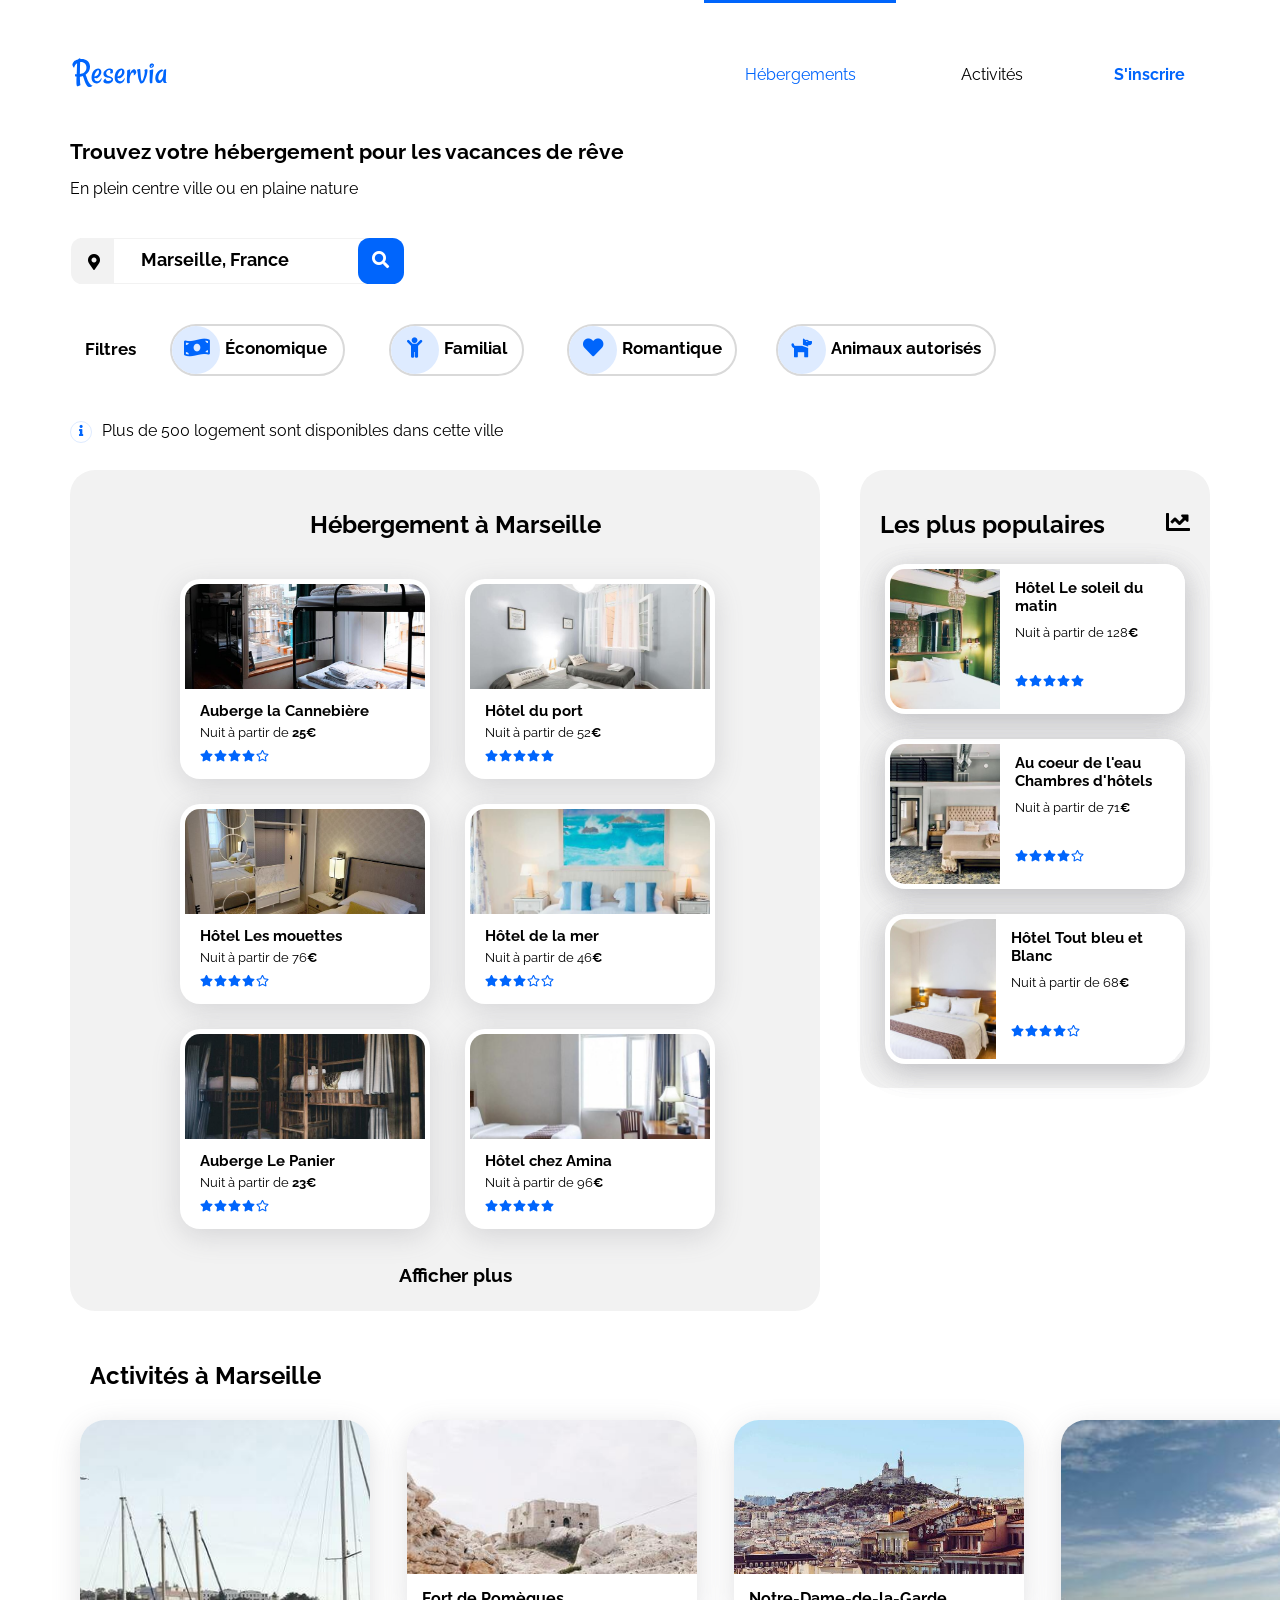
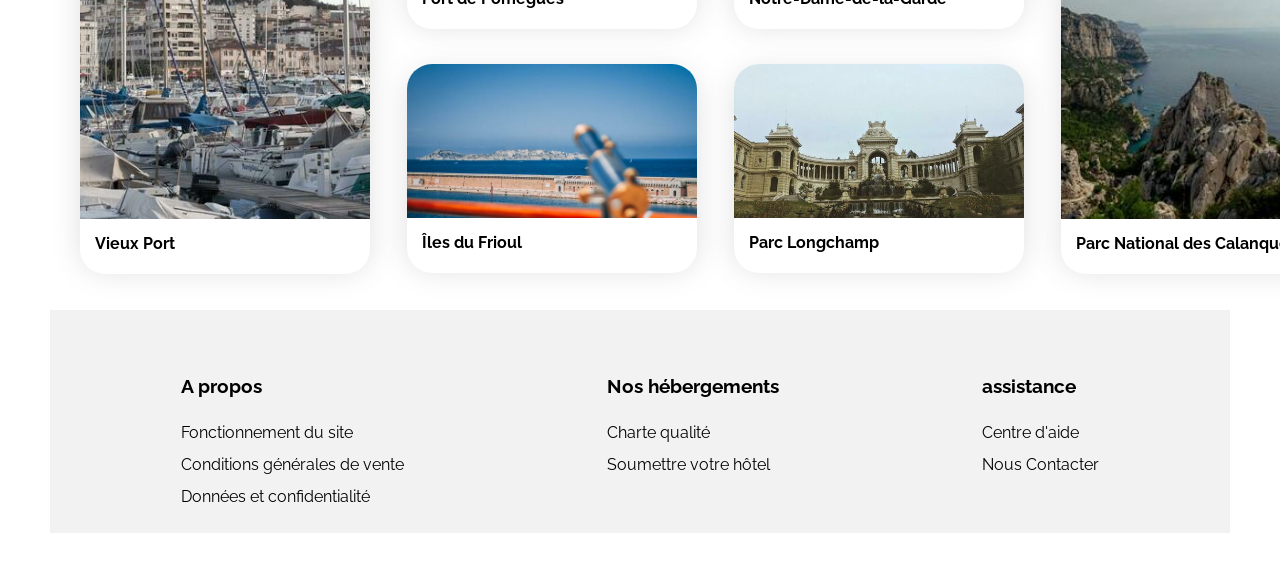
==== index.html @ 841356cf "V 1.4.2 responsiv 100%" ====
<!doctype HTML>
<html lang="fr">

    <!-- head -->
    <head>
        <meta charset="utf-8">
        <title>reservia</title>
        <meta name="viewport" content="width=device-width, initial-scale=1.0">
        <link rel="icon" href="img/favicon.png" type="image/png" sizes="32x32">


        <!-- css -->
        <link rel="stylesheet" href="style.css" >
        <!-- css -->

        <!-- font -->
        <link rel="preconnect" href="https://fonts.gstatic.com">
        <link href="https://fonts.googleapis.com/css2?family=Raleway&display=swap" rel="stylesheet"> 
        <link rel="preconnect" href="https://fonts.gstatic.com">
        <link href="https://fonts.googleapis.com/css2?family=Raleway:wght@700&display=swap" rel="stylesheet"> 
        <link rel="stylesheet" href="https://cdnjs.cloudflare.com/ajax/libs/font-awesome/5.13.1/css/all.min.css" />
        <link rel="preconnect" href="https://fonts.gstatic.com">
        <link href="https://fonts.googleapis.com/css2?family=Raleway:wght@700;800;900&display=swap" rel="stylesheet">
        <!-- font -->

    </head>
    <!-- head -->

<!-- body -->
<body>
    
    <!-- header -->
    <header>

        <ul class="header">
            <a href="#"><li class="header-logo"><img src="img/reservia.svg"></li></a>
            <a href="#"><li class="header-item">S'inscrire</li></a>
        </ul>

        <nav class="header-nav">
            <ul class="header-nav-ul">
                <a href="#hostel"><li class="header-items active">Hébergements</li></a>
                <a href="#activity"><li class="header-items-activity">Activités</li></a>
            </ul>
        </nav>

    </header>
    <!-- header -->

    <!-- section-menu -->
    <div id="main">

        <section class="menu">

            <div class="title">
                <h1>Trouvez votre hébergement pour les vacances de rêve</h1>
                <p>En plein centre ville ou en plaine nature</p>
            </div>

            <div class="search-bar">
                <i class="icon fas fa-map-marker-alt"></i>
                <input type="search" id="search" name="search" placeholder="Marseille, France">
                <button class="search-button" type="search"><i class="fas fa-search"></i></button>
            </div>

            <div class="filter">
                <p>Filtres</p>
                <ul class="filter-menu">
                    <a href="#"><li class="filter-items eco"><i class="icon fas fa-money-bill-wave"></i><span class="filter-text">Économique</span></li></a>
                    <a href="#"><li class="filter-items famille"><i class="icon fas fa-child"></i><span class="filter-text">Familial</span></li></a>
                    <a href="#"><li class="filter-items romantique"><i class="icon fas fa-heart"></i><span class="filter-text">Romantique</span></li></a>
                    <a href="#"><li class="filter-items animal"><i class="icon fas fa-dog"></i><span class="filter-text">Animaux autorisés</span></li></a>
                </ul>
            </div>

            <div class="info">
                <i class="info-icon fas fa-info"></i>
                <span class="info-text">Plus de 500 logement sont disponibles dans cette ville</span>
            </div>

        </section>
        <!-- section-menu -->

        <!-- aside-popular -->
        <aside class="popular">
            <h2>Les plus populaires <i class="fas fa-chart-line"></i></h2>

            <div class="popular-card">
                <img class="popular-photo" src="img/popular_photo1.jpg" alt="popular_photo1">
                <div class="popular-card-info">
                    <h3>Hôtel Le soleil du matin</h3>
                    <p>Nuit à partir de 128<b>€</b></p>
                    <i class="fas fa-star"></i>
                    <i class="fas fa-star"></i>
                    <i class="fas fa-star"></i>
                    <i class="fas fa-star"></i>
                    <i class="fas fa-star"></i>
                </div>
            </div>

            <div class="popular-card">
                <img class="popular-photo" src="img/popular_photo2.jpg" alt="popular_photo2">
                <div class="popular-card-info">
                    <h3>Au coeur de l'eau Chambres d'hôtels</h3>
                    <p>Nuit à partir de 71<b>€</b></p>
                    <i class="fas fa-star"></i>
                    <i class="fas fa-star"></i>
                    <i class="fas fa-star"></i>
                    <i class="fas fa-star"></i>
                    <i class="far fa-star"></i>
                </div>
            </div>

            <div class="popular-card">
                <img class="popular-photo" src="img/popular_photo3.jpg" alt="popular_photo3">
                <div class="popular-card-info">
                    <h3>Hôtel Tout bleu et Blanc</h3>
                    <p>Nuit à partir de 68<b>€</b></p>
                    <i class="fas fa-star"></i>
                    <i class="fas fa-star"></i>
                    <i class="fas fa-star"></i>
                    <i class="fas fa-star"></i>
                    <i class="far fa-star"></i>
                </div>
            </div>

        </aside>
        <!-- aside-popular -->

        <!-- section-hostel -->
        <div id="hostel">
            <section class="hostel">
                <h2>Hébergement à Marseille</h2>

                <div class="hostel-card">
                    <a href="#">
                        <img class="hostel-photo" src="img/hostel_photo1.jpg" alt="hostel_photo1">
                        <div class="hostel-card-info">
                            <h3>Auberge la Cannebière</h3>
                            <p>Nuit à partir de <b>25€</b></p>
                            <i class="fas fa-star"></i>
                            <i class="fas fa-star"></i>
                            <i class="fas fa-star"></i>
                            <i class="fas fa-star"></i>
                            <i class="far fa-star"></i>
                        </div>
                    </a>
                </div>

                <div class="hostel-card">
                    <a href="#">
                        <img class="hostel-photo" src="img/hostel_photo2.jpg" alt="hostel_photo2">
                        <div class="hostel-card-info">
                            <h3>Hôtel du port</h3>
                            <p>Nuit à partir de 52<b>€</b></p>
                            <i class="fas fa-star"></i>
                            <i class="fas fa-star"></i>
                            <i class="fas fa-star"></i>
                            <i class="fas fa-star"></i>
                            <i class="fas fa-star"></i>
                        </div>
                    </a>
                </div>

                <div class="hostel-card">
                    <a href="#">
                        <img class="hostel-photo" src="img/hostel_photo3.jpg" alt="hostel_photo3">
                        <div class="hostel-card-info">
                            <h3>Hôtel Les mouettes</h3>
                            <p>Nuit à partir de 76<b>€</b></p>
                            <i class="fas fa-star"></i>
                            <i class="fas fa-star"></i>
                            <i class="fas fa-star"></i>
                            <i class="fas fa-star"></i>
                            <i class="far fa-star"></i>
                        </div>
                    </a>
                </div>

                <div class="hostel-card">
                    <a href="#">
                        <img class="hostel-photo" src="img/hostel_photo4.jpg" alt="hostel_photo4">
                        <div class="hostel-card-info">
                            <h3>Hôtel de la mer</h3>
                            <p>Nuit à partir de 46<b>€</b></p>
                            <i class="fas fa-star"></i>
                            <i class="fas fa-star"></i>
                            <i class="fas fa-star"></i>
                            <i class="far fa-star"></i>
                            <i class="far fa-star"></i>
                        </div>
                    </a>
                </div>

                <div class="hostel-card">
                    <a href="#">
                        <img class="hostel-photo" src="img/hostel_photo5.jpg" alt="hostel_photo5">
                        <div class="hostel-card-info">
                            <h3>Auberge Le Panier</h3>
                            <p>Nuit à partir de <b>23€</b></p>
                            <i class="fas fa-star"></i>
                            <i class="fas fa-star"></i>
                            <i class="fas fa-star"></i>
                            <i class="fas fa-star"></i>
                            <i class="far fa-star"></i>
                        </div>
                    </a>
                </div>

                <div class="hostel-card">
                    <a href="#">
                        <img class="hostel-photo" src="img/hostel_photo6.jpg" alt="hostel_photo6">
                        <div class="hostel-card-info">
                            <h3>Hôtel chez Amina</h3>
                            <p>Nuit à partir de 96<b>€</b></p>
                            <i class="fas fa-star"></i>
                            <i class="fas fa-star"></i>
                            <i class="fas fa-star"></i>
                            <i class="fas fa-star"></i>
                            <i class="fas fa-star"></i>
                        </div>
                    </a>
                </div>

                <div class="more">
                    <a href="#">Afficher plus</p></a>
                </div>

            </section>
        </div>
        <!-- section-hostel -->

        <!-- Section-activity -->
        <div id="activity">
            <section class="activity">

                <h2>Activités à Marseille</h2>
                
                <div class="container-activity">
                    <div class="column first">
                        <div class="activity-card vieux-port">
                            <a href="#">
                                <img class="activity-image vieux-port" src="img/activity_photo1.jpg" alt="activity_photo1">
                                <p>Vieux Port</p>
                            </a>
                        </div>
                    </div>

                    <div class="column">       
                        <div class="activity-card fort">
                            <a href="#">
                                <img class="activity-image fort" src="img/activity_photo2.jpg" alt="activity_photo2">
                                <p>Fort de Pomègues</p>
                            </a>
                        </div>

                        <div class="activity-card frioul">
                            <a href="#">
                                <img class="activity-image frioul" src="img/activity_photo3.jpg" alt="activity_photo3">
                                <p>Îles du Frioul</p>
                            </a>
                        </div>
                    </div>

                    <div class="column third">       
                        <div class="activity-card calanque">
                            <a href="#">
                                <img class="activity-image calanque" src="img/activity_photo4.jpg" alt="activity_photo4">
                                <p>Parc National des Calanques</p>
                            </a>
                        </div>
                    </div>

                    <div class="column">       
                        <div class="activity-card garde">
                            <a href="#">
                                <img class="activity-image garde" src="img/activity_photo5.jpg" alt="activity_photo5">
                                <p>Notre-Dame-de-la-Garde</p>
                            </a>
                        </div>
                        
                        <div class="activity-card parc">
                            <a href="#">
                                <img class="activity-image parc" src="img/activity_photo6.jpg" alt="activity_photo6">
                                <p>Parc Longchamp</p>
                            </a>
                        </div>
                    </div>

                </div>

            </section>
        </div>
    <!-- Section-activity -->

    <!-- footer -->
    <footer>
        <div class="footer">
            <div class="about">
                <h3>A propos</h3>
                <ul>
                    <a href="#"><li>Fonctionnement du site</li></a>
                    <a href="#"><li>Conditions générales de vente</li></a>
                    <a href="#"><li>Données et confidentialité</li></a>
                </ul>
            </div>
            
            <div class="lodge">
                <h3>Nos hébergements</h3>
                <ul>
                    <a href="#"><li>Charte qualité</li></a>
                    <a href="#"><li>Soumettre votre hôtel</li></a>
                </ul>
            </div>

            <div class="assistance">
                <h3>assistance</h3>
                <ul>
                    <a href="#"><li>Centre d'aide</li></a>
                    <a href="#"><li>Nous Contacter</li></a>
                </ul>
            </div>
        </div>
    </footer>
    <!-- footer -->

</body>
<!-- body -->

</html>
---- style.css ----
/*general*/
:root {
    font-size: 16px;
}

* {
    box-sizing: border-box;
    margin: 0;
    padding: 0;
}

body {
    font-family: "Raleway", sans-serif;
    width: 375px;
}

a {
    color: inherit;
    text-decoration: none;
}

li {
    list-style: none;
}

img {
    max-width: 100%;
    height: auto;
}
/*general*/

/*header*/

.header {
    display: flex;
    justify-content: space-between;
    align-items: center;
    margin: 50px 20px 40px 20px;
}

.header-logo img {
    height: 45px;
    width: 100px;
}

.header-item {
    color: #0065fc;
    font-weight: bold;
}

.header-item:hover {
    transform: scale(1.2);
}

.header-nav-ul {    
    display: flex;
}

.header-nav-ul a {
    width: 100%;
    text-align: center;
}

.header-items.active {
    color: #0065fc;
    border-bottom: 3px solid #0065fc;
    padding-bottom: 10px;
}

.header-items-activity {
    border-bottom: 3px solid #f2f2f2;
    padding-bottom: 10px;
}

.header-items-activity:hover{
    color: #0065fc;
    border-bottom: 3px solid #0065fc;
}
/*header*/

/*main*/

    /*section-menu*/
.menu {
    margin: 30px 20px;
}

.title h1 {
    margin-right: 50px;
    margin-bottom: 15px;
    font-size: 1.3rem;
    font-weight: 700;
}

.title p {
    margin-bottom: 40px;
    font-size: 16;
}

    /*search-bar*/
.search-bar {
    position: relative;
    height: 46px;
    width: 300px;
    border: 1px solid #f2f2f2;
    margin: 20px 0 10px 10px
}

.search-bar input {
    font-family: "Raleway", sans-serif;
    font-size: 1.1em;
    padding: 10px 0px 10px 20px;
    border: none;
    margin-bottom: 15px;
    margin-left: 40px;
}

.search-bar ::placeholder {
    color: black;
    font-weight: 700;
}

.search-bar .icon {
    float: left;
    position: absolute;
    padding: 16px 14px 14px 17px;
    background-color: #f2f2f2;
    border: none;
    border-top-left-radius: 25%;
    border-bottom-left-radius: 25%;
    margin-left: -10px;
    margin-top: -1px;
}

.search-bar button {
    float: right;
    position: absolute;
    padding: 13px 15px 13px 14px;
    margin-top: -1px;
    background: #0065fc;
    color: white;
    font-size: 17px;
    border: none;
    cursor: pointer;
    border-radius: 25%;
}
    /*search-bar*/

    /*filter*/
.filter {
    margin-top: 40px;
    font-size: 17px;
}

.filter p {
    font-weight: bold;
    margin-bottom: 20px;
}

.filter .filter-menu {
    width: 355px;
}

.filter .filter-menu .filter-items {
    position: relative;
    border: 2px solid #d9d9d9;
    border-radius: 50px;
    font-weight: bold;
    margin-bottom: 15px;
    vertical-align: middle;
}

.filter .filter-menu .filter-items .icon {
    color: #0065fc;
    background-color: #deebff;
    height: 48px;
    width: 48px;
    border-radius: 50%;
    font-size: 1.2em;
    margin-right: 15px;
    padding: 12px;
    text-align: center;
    vertical-align: middle;
}

.filter .filter-menu .filter-items.eco {
    width: 175px;
    margin: 0 0 15px -0;
}

.filter-text {
    align-items: center;
}

.filter .filter-menu .filter-items.famille {
    width: 135px;
    float:  right;
    margin-top: -66px;
    margin-right: 20px;
}

.filter .filter-menu .filter-items.romantique {
    width: 170px;
}

.filter .filter-menu .filter-items.animal {
    width: 220px;
}

.filter .filter-menu .filter-text {
    margin-left: -10px;
}
    /*filter*/

    /*info*/
.info {
    margin-top: 30px;
}

.filter .filter-menu .filter-text:hover {
    color:#0065fc;
}

.info-icon {
    float: left;
    color:#0065fc;
    border: 1px solid #deebff;
    height: 22px;
    width: 22px;
    border-radius: 50%;
    text-align: center;
    vertical-align: middle;
    font-size: 0.7em;
    padding-top: 3px;
    margin-right: 10px;
}
    /*info*/

/*section-menu*/

/*section-popular*/
.popular {
    background-color: #f2f2f2;
    height: 600px;
}

.popular h2 {
    display: flex;
    justify-content: space-between;
    margin: 25px 20px;
    padding-top: 40px;
}

.popular-card {
    display: flex;
    background-color: white;
    height: 150px;
    margin: 15px 15px 10px 20px;
    font-size: 0.8em;
    border-radius: 20px;
    box-shadow: rgba(100, 100, 111, 0.2) 0px 7px 29px 0px;
}

.popular-photo{
    width: 100%;
    height: auto;
    object-fit: cover;
    box-shadow: rgba(100, 100, 111, 0.2) 0px 7px 29px 0px;
    border-radius: 20px;
    padding: 5px 170px 5px 5px;
}

.popular-card-info {
    position: relative;
    background-color: white;
    width: 195px;
    margin-left: -185px;
    height: 145px;
    padding-top: 15px;
    padding-left: 15px;
    border-top-right-radius: 20px;
    border-bottom-right-radius: 20px;
}

.popular-card-info h3 {
    padding-right: 10px;
}


.popular-card-info p {
    margin-top: 10px;
}

.popular-card-info i {
    color: #0065fc;
    padding-top: 35px;
    font-size: 0.9em;
    letter-spacing: -2px;
}
/*section-popular*/
    
/*section-hostel*/
.hostel h2{
    margin: 25px 20px;
    padding-top: 20px;
}

.hostel-card {
    width: 335px;
    height: 200px;
    margin: 15px 15px 10px 20px;
    font-size: 0.8em;
    border-radius: 20px;
    box-shadow: rgba(100, 100, 111, 0.2) 0px 7px 29px 0px;
}

.hostel-photo {
    width: 100%;
    height: 115px;
    object-fit: cover;
    border-top-left-radius: 20px;
    border-top-right-radius: 20px;
    padding: 5px 5px 5px 5px;
}

.hostel-card-info {
    position: relative;
    background-color: white;
    width: 100%;
    height: 70px;
    padding: 5px 5px 10px 20px;
    border-radius: 20px;
}

.hostel-card-info p {
    margin-top: 5px;
}

.hostel-card-info i {
    color: #0065fc;
    margin-top: 10px;
    font-size: 0.9em;
    letter-spacing: -2px;
}

.more {
    width: 100%;
    font-weight: bold;
    margin: 35px 20px;
    font-size: 1.2em;
}

.more:hover {
    color: #0065fc;
}

/*section-hostel*/

/*section-activity*/
.activity {
    margin: 20px;
}

.activity h2 {
    margin: 30px 0;
    margin-top:50px;
}

.activity-image {
    width: 100%;
    height: 200px;
    object-fit: cover;
    border-radius: 25px;
    box-shadow: rgba(100, 100, 111, 0.2) 0px 7px 29px 0px;
}

.activity-card p{
    width: 100%;
    height: 55px;
    position: relative; 
    top: -50px;
    background-color: white;
    border-bottom-left-radius: 25px;
    border-bottom-right-radius: 25px;
    font-weight: 700;
    vertical-align: middle;
    padding: 15px 15px;
}
/*section-hostel*/

/*main*/

/*footer*/
footer {
    width: 100%;
    background-color: #f2f2f2;
    padding: 20px 30px;
}

footer h3 {
    margin-bottom: 20px;
    margin-top:  45px;
}

footer li {
    line-height: 2em;
}

footer li:hover {
    color: #0065fc;
}
/*footer*/

/*media queries*/
 
@media all and (min-width: 760px) {
    /*general*/
    body {
        width: auto;
    }
    /*general*/

    /*filter*/
    .filter .filter-menu {
        width: 100%;
        display: flex;
        justify-content: space-around;
    }

    .filter .filter-menu .filter-items {
        margin-right: 5px;
    }

    .filter .filter-menu .filter-items.famille{
        margin: auto;
        margin-right: 5px;
        margin-left: 5px;
    }
    /*filter*/

    /*section-popular*/
    .popular {
        float: right;
        width: 350px;
        margin-top: 90px;
        margin-right: 20px;
        border-radius: 25px;
    }

    .popular h2 {
        margin-top: 0px;
    }

    /*section-popular*/

    /*section-hostel*/
    .hostel {
        display: flex;  
        flex-wrap: wrap;
        justify-content: center;
        text-align: center;
        max-width: 580px;
    }

    .hostel h2 {
        margin-top: 0;
    }

    .hostel-card{
        width: 250px;
        height: 200px;
    }

    /*section-hostel*/

    /*section-activity*/
    .activity h2 {
        margin-left: 20px;
    }

    .container-activity {
        display: flex;
        flex-wrap: wrap;
    }

    .column.first {
        height: 250px;
        order: 2;
    }

    .column.third {
        position: relative;
        height: 250px;
        order: 1;
    }

    .activity-card{
        width: 250px;
        margin: 15px;
    }
    /*section-activity*/

    /*footer*/
    .footer {
        display: flex;
        justify-content: space-around;
    }
    /*footer*/
}

@media all and (min-width: 880px) {

    .column.first {
        order: 0;
    }

    .column.third {
        position:relative;
        top:-291px;
    }
}

@media all and (min-width: 1080px) { 

    /*general*/
    body {
        margin: 50px;
        max-width: 1350px;
    }

    #main {
        max-width: 1350px;
    }
    /*general*/

    /*header*/
    .header-item {
        margin-right: 25px;;
    }

    .header-nav-ul {
        position: absolute;
        top: 0%;
        right: 15%;
        height: 100px;
        width: 30%;
    }

    .header-items.active {
        border-bottom: none;
        border-top: 3px solid #0065fc;
        padding-top: 62px;
    }
    
    .header-items-activity {
        border-bottom: none;
        padding-top: 65px;
    }

    .header-items-activity:hover {
        border-bottom: none;
    }
    /*header*/

    /*section-menu*/
    .filter {
        display: flex;
        width: 950px;
    } 

    .filter p {
        margin: 15px;
    }

    .filter .filter-items.romantique {
        margin-right: 0px;
    }
    /*section-menu*/

    /*aside-popular*/
    .popular {
        margin-top: 0;
        margin-left: 40px;
        height: 618px;
    }

    .popular-card {
        margin: 25px;
    }

    /*aside-popular*/

    /*section-hostel*/
    .hostel {
        background-color: #f2f2f2;
        border-radius: 25px;
        max-width: 880px;
        margin-right: 40px;
        margin-left: 20px;
    }

    .hostel h2 {
        width: 100%;
        text-align: left;
        margin-left: 40px;
        margin-top: 20px;
    }

    .hostel-card {
        background-color: white;
    }

    .hostel-card-info {
        background-color: white;
        text-align: left;
    }

    .more {
        width: 100%;
        text-align: left;
        margin: 25px;
    }

    .more a {
        margin-left: 20px;
    }


    /*section-hostel*/
    @media all and (min-width: 1260px) {

    /*Section-activity*/
    .activity-card {
        width: 290px;
    }
    /*Section-activity*/
    }


    /*footer*/
    footer {
        left: 0;
        text-align: left;
    }
    /*footer*/
}

@media all and (min-width: 1260px) {

    /*Section-activity*/
    .container-activity {
        width: 1310px;
        height:470px;
    }
    
    .activity-card {
        width: 290px;
    }

    .column {
        margin-right: 7px;
    }
    
    .activity-card.vieux-port {
        margin-left: 10px;
    }

    .activity-card.vieux-port img {
        height: 445px;
    }

    .activity-image.fort img {
        height: 235px;
        margin: 0;
    }

    .activity-image.frioul img {
        height: 165px;
    }

    .activity-image.calanque {
        height: 445px;
    }

    .column.third {
        position: relative;
        top:0px;
    }

    .activity-card {
        margin-top: 0;
        margin-bottom: 0;
    }

    .activity-card.parc {
        margin-top: -15px;
    }
    
    .activity-card.frioul {
        margin-top: -15px;
    }
    /*Section-activity*/
}

@media all and (max-width: 1410px) {

    /*section-hostel*/
    .hostel h2 {
        text-align: center;
    }

    .more {
        text-align: center;
    }
    /*section-hostel*/
}


/*media queries*/
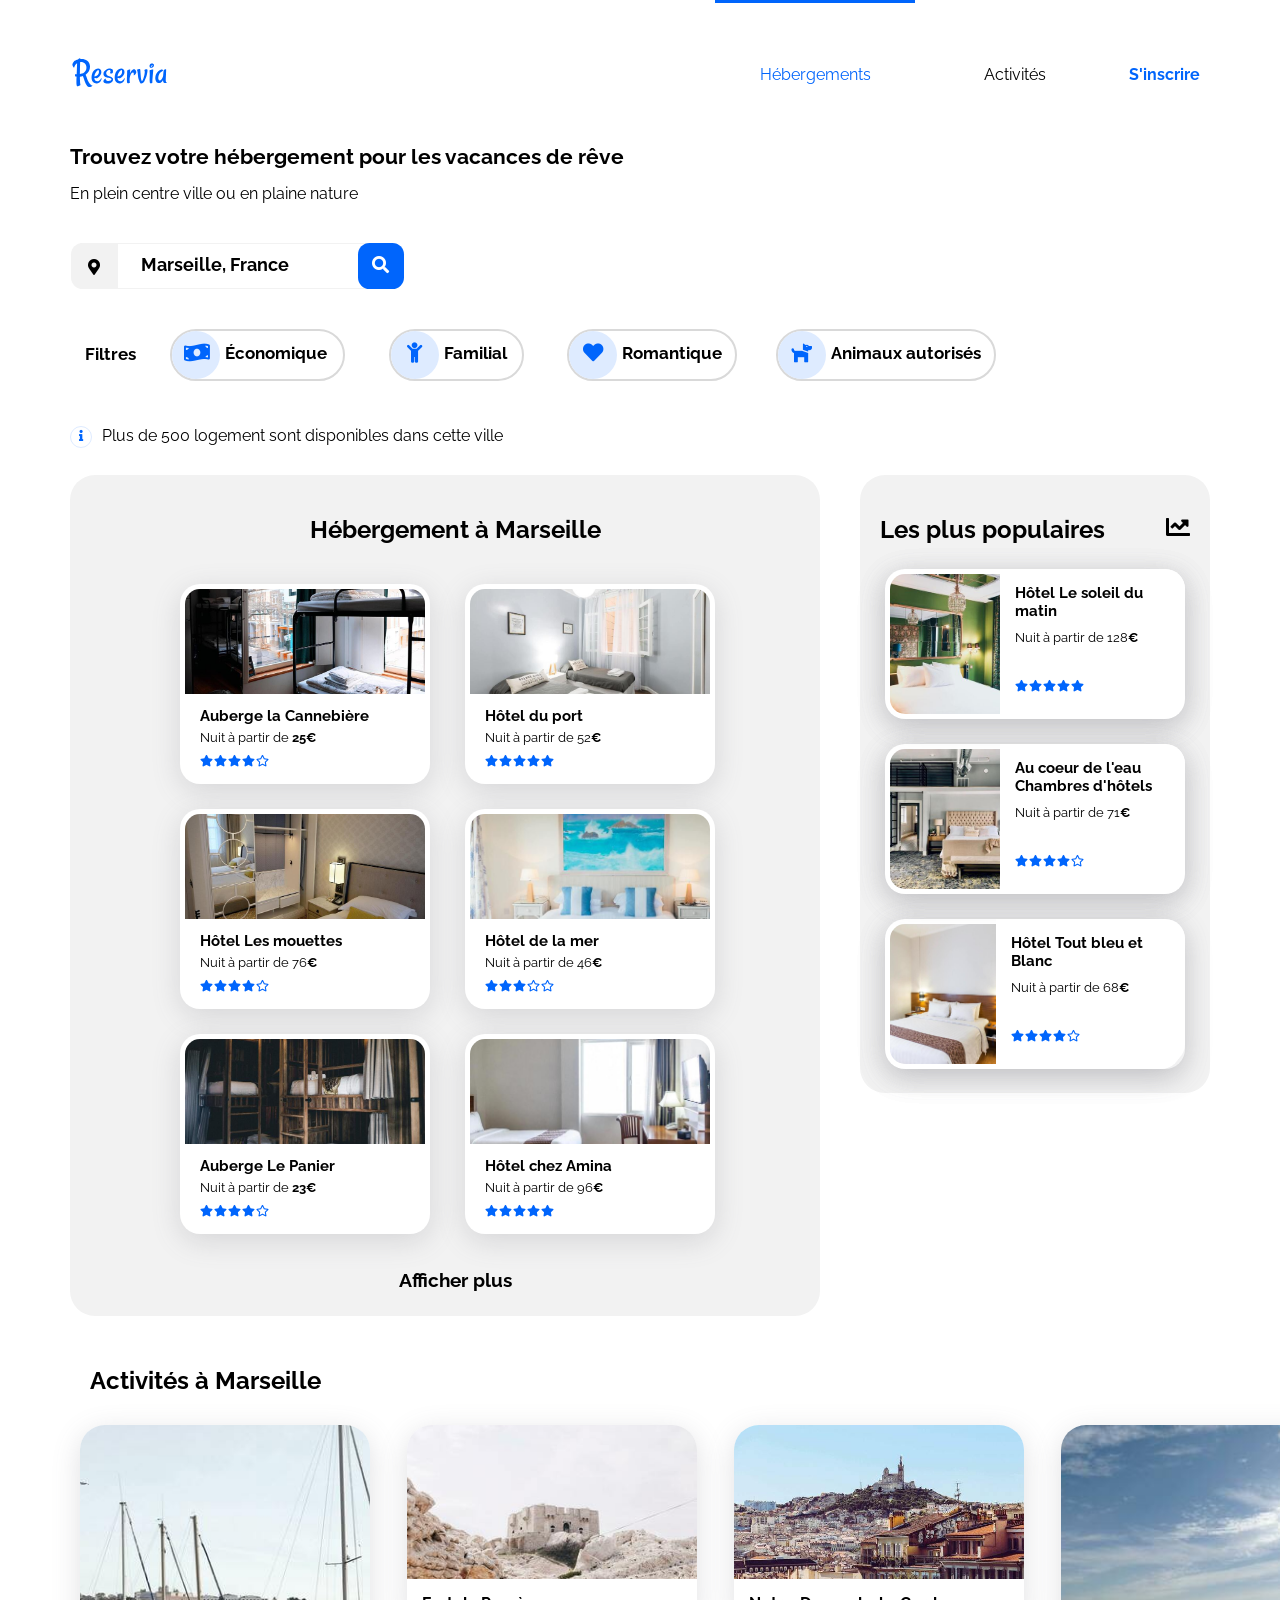
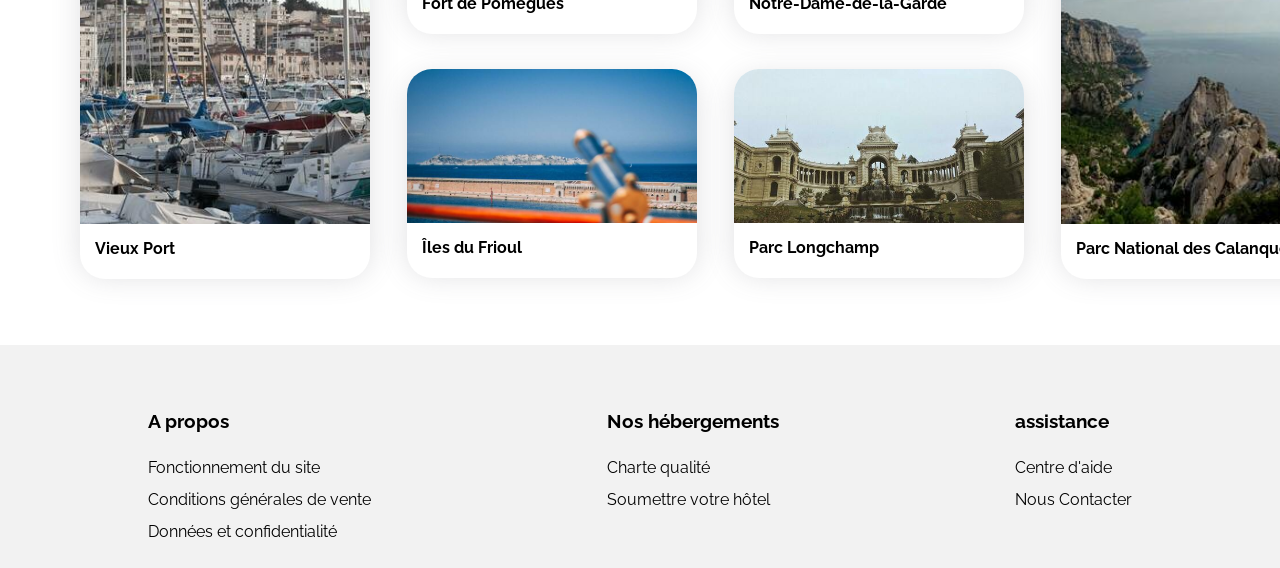
==== commit 811d8c63: "V 1.4.3 correction header responsiv" ====
--- a/index.html
+++ b/index.html
@@ -28,269 +28,270 @@
 
 <!-- body -->
 <body>
-    
-    <!-- header -->
-    <header>
-
-        <ul class="header">
-            <a href="#"><li class="header-logo"><img src="img/reservia.svg"></li></a>
-            <a href="#"><li class="header-item">S'inscrire</li></a>
-        </ul>
-
-        <nav class="header-nav">
-            <ul class="header-nav-ul">
-                <a href="#hostel"><li class="header-items active">Hébergements</li></a>
-                <a href="#activity"><li class="header-items-activity">Activités</li></a>
-            </ul>
-        </nav>
-
-    </header>
-    <!-- header -->
-
-    <!-- section-menu -->
-    <div id="main">
-
-        <section class="menu">
-
-            <div class="title">
-                <h1>Trouvez votre hébergement pour les vacances de rêve</h1>
-                <p>En plein centre ville ou en plaine nature</p>
-            </div>
-
-            <div class="search-bar">
-                <i class="icon fas fa-map-marker-alt"></i>
-                <input type="search" id="search" name="search" placeholder="Marseille, France">
-                <button class="search-button" type="search"><i class="fas fa-search"></i></button>
-            </div>
-
-            <div class="filter">
-                <p>Filtres</p>
-                <ul class="filter-menu">
-                    <a href="#"><li class="filter-items eco"><i class="icon fas fa-money-bill-wave"></i><span class="filter-text">Économique</span></li></a>
-                    <a href="#"><li class="filter-items famille"><i class="icon fas fa-child"></i><span class="filter-text">Familial</span></li></a>
-                    <a href="#"><li class="filter-items romantique"><i class="icon fas fa-heart"></i><span class="filter-text">Romantique</span></li></a>
-                    <a href="#"><li class="filter-items animal"><i class="icon fas fa-dog"></i><span class="filter-text">Animaux autorisés</span></li></a>
+    <div class="container">
+        <!-- header -->
+        <header>
+        
+            <div class="header-logo"><a href="#"><img src="img/reservia.svg"></a></div>
+
+            <nav class="header-nav">
+                <ul class="header-nav-ul">
+                    <a href="#hostel"><li class="header-items active">Hébergements</li></a>
+                    <a href="#activity"><li class="header-items-activity">Activités</li></a>
                 </ul>
-            </div>
-
-            <div class="info">
-                <i class="info-icon fas fa-info"></i>
-                <span class="info-text">Plus de 500 logement sont disponibles dans cette ville</span>
-            </div>
-
-        </section>
+            </nav>
+            
+            <div class="header-item"><a href="#">S'inscrire</a></div>
+
+        </header>
+        <!-- header -->
+
         <!-- section-menu -->
-
-        <!-- aside-popular -->
-        <aside class="popular">
-            <h2>Les plus populaires <i class="fas fa-chart-line"></i></h2>
-
-            <div class="popular-card">
-                <img class="popular-photo" src="img/popular_photo1.jpg" alt="popular_photo1">
-                <div class="popular-card-info">
-                    <h3>Hôtel Le soleil du matin</h3>
-                    <p>Nuit à partir de 128<b>€</b></p>
-                    <i class="fas fa-star"></i>
-                    <i class="fas fa-star"></i>
-                    <i class="fas fa-star"></i>
-                    <i class="fas fa-star"></i>
-                    <i class="fas fa-star"></i>
-                </div>
-            </div>
-
-            <div class="popular-card">
-                <img class="popular-photo" src="img/popular_photo2.jpg" alt="popular_photo2">
-                <div class="popular-card-info">
-                    <h3>Au coeur de l'eau Chambres d'hôtels</h3>
-                    <p>Nuit à partir de 71<b>€</b></p>
-                    <i class="fas fa-star"></i>
-                    <i class="fas fa-star"></i>
-                    <i class="fas fa-star"></i>
-                    <i class="fas fa-star"></i>
-                    <i class="far fa-star"></i>
-                </div>
-            </div>
-
-            <div class="popular-card">
-                <img class="popular-photo" src="img/popular_photo3.jpg" alt="popular_photo3">
-                <div class="popular-card-info">
-                    <h3>Hôtel Tout bleu et Blanc</h3>
-                    <p>Nuit à partir de 68<b>€</b></p>
-                    <i class="fas fa-star"></i>
-                    <i class="fas fa-star"></i>
-                    <i class="fas fa-star"></i>
-                    <i class="fas fa-star"></i>
-                    <i class="far fa-star"></i>
-                </div>
-            </div>
-
-        </aside>
-        <!-- aside-popular -->
-
-        <!-- section-hostel -->
-        <div id="hostel">
-            <section class="hostel">
-                <h2>Hébergement à Marseille</h2>
-
-                <div class="hostel-card">
-                    <a href="#">
-                        <img class="hostel-photo" src="img/hostel_photo1.jpg" alt="hostel_photo1">
-                        <div class="hostel-card-info">
-                            <h3>Auberge la Cannebière</h3>
-                            <p>Nuit à partir de <b>25€</b></p>
-                            <i class="fas fa-star"></i>
-                            <i class="fas fa-star"></i>
-                            <i class="fas fa-star"></i>
-                            <i class="fas fa-star"></i>
-                            <i class="far fa-star"></i>
+        <div id="main">
+
+            <section class="menu">
+
+                <div class="title">
+                    <h1>Trouvez votre hébergement pour les vacances de rêve</h1>
+                    <p>En plein centre ville ou en plaine nature</p>
+                </div>
+
+                <div class="search-bar">
+                    <i class="icon fas fa-map-marker-alt"></i>
+                    <input type="search" id="search" name="search" placeholder="Marseille, France">
+                    <button class="search-button" type="search"><i class="fas fa-search"></i></button>
+                </div>
+
+                <div class="filter">
+                    <p>Filtres</p>
+                    <ul class="filter-menu">
+                        <a href="#"><li class="filter-items eco"><i class="icon fas fa-money-bill-wave"></i><span class="filter-text">Économique</span></li></a>
+                        <a href="#"><li class="filter-items famille"><i class="icon fas fa-child"></i><span class="filter-text">Familial</span></li></a>
+                        <a href="#"><li class="filter-items romantique"><i class="icon fas fa-heart"></i><span class="filter-text">Romantique</span></li></a>
+                        <a href="#"><li class="filter-items animal"><i class="icon fas fa-dog"></i><span class="filter-text">Animaux autorisés</span></li></a>
+                    </ul>
+                </div>
+
+                <div class="info">
+                    <i class="info-icon fas fa-info"></i>
+                    <span class="info-text">Plus de 500 logement sont disponibles dans cette ville</span>
+                </div>
+
+            </section>
+            <!-- section-menu -->
+
+            <!-- aside-popular -->
+            <aside class="popular">
+                <h2>Les plus populaires <i class="fas fa-chart-line"></i></h2>
+
+                <div class="popular-card">
+                    <img class="popular-photo" src="img/popular_photo1.jpg" alt="popular_photo1">
+                    <div class="popular-card-info">
+                        <h3>Hôtel Le soleil du matin</h3>
+                        <p>Nuit à partir de 128<b>€</b></p>
+                        <i class="fas fa-star"></i>
+                        <i class="fas fa-star"></i>
+                        <i class="fas fa-star"></i>
+                        <i class="fas fa-star"></i>
+                        <i class="fas fa-star"></i>
+                    </div>
+                </div>
+
+                <div class="popular-card">
+                    <img class="popular-photo" src="img/popular_photo2.jpg" alt="popular_photo2">
+                    <div class="popular-card-info">
+                        <h3>Au coeur de l'eau Chambres d'hôtels</h3>
+                        <p>Nuit à partir de 71<b>€</b></p>
+                        <i class="fas fa-star"></i>
+                        <i class="fas fa-star"></i>
+                        <i class="fas fa-star"></i>
+                        <i class="fas fa-star"></i>
+                        <i class="far fa-star"></i>
+                    </div>
+                </div>
+
+                <div class="popular-card">
+                    <img class="popular-photo" src="img/popular_photo3.jpg" alt="popular_photo3">
+                    <div class="popular-card-info">
+                        <h3>Hôtel Tout bleu et Blanc</h3>
+                        <p>Nuit à partir de 68<b>€</b></p>
+                        <i class="fas fa-star"></i>
+                        <i class="fas fa-star"></i>
+                        <i class="fas fa-star"></i>
+                        <i class="fas fa-star"></i>
+                        <i class="far fa-star"></i>
+                    </div>
+                </div>
+
+            </aside>
+            <!-- aside-popular -->
+
+            <!-- section-hostel -->
+            <div id="hostel">
+                <section class="hostel">
+                    <h2>Hébergement à Marseille</h2>
+
+                    <div class="hostel-card">
+                        <a href="#">
+                            <img class="hostel-photo" src="img/hostel_photo1.jpg" alt="hostel_photo1">
+                            <div class="hostel-card-info">
+                                <h3>Auberge la Cannebière</h3>
+                                <p>Nuit à partir de <b>25€</b></p>
+                                <i class="fas fa-star"></i>
+                                <i class="fas fa-star"></i>
+                                <i class="fas fa-star"></i>
+                                <i class="fas fa-star"></i>
+                                <i class="far fa-star"></i>
+                            </div>
+                        </a>
+                    </div>
+
+                    <div class="hostel-card">
+                        <a href="#">
+                            <img class="hostel-photo" src="img/hostel_photo2.jpg" alt="hostel_photo2">
+                            <div class="hostel-card-info">
+                                <h3>Hôtel du port</h3>
+                                <p>Nuit à partir de 52<b>€</b></p>
+                                <i class="fas fa-star"></i>
+                                <i class="fas fa-star"></i>
+                                <i class="fas fa-star"></i>
+                                <i class="fas fa-star"></i>
+                                <i class="fas fa-star"></i>
+                            </div>
+                        </a>
+                    </div>
+
+                    <div class="hostel-card">
+                        <a href="#">
+                            <img class="hostel-photo" src="img/hostel_photo3.jpg" alt="hostel_photo3">
+                            <div class="hostel-card-info">
+                                <h3>Hôtel Les mouettes</h3>
+                                <p>Nuit à partir de 76<b>€</b></p>
+                                <i class="fas fa-star"></i>
+                                <i class="fas fa-star"></i>
+                                <i class="fas fa-star"></i>
+                                <i class="fas fa-star"></i>
+                                <i class="far fa-star"></i>
+                            </div>
+                        </a>
+                    </div>
+
+                    <div class="hostel-card">
+                        <a href="#">
+                            <img class="hostel-photo" src="img/hostel_photo4.jpg" alt="hostel_photo4">
+                            <div class="hostel-card-info">
+                                <h3>Hôtel de la mer</h3>
+                                <p>Nuit à partir de 46<b>€</b></p>
+                                <i class="fas fa-star"></i>
+                                <i class="fas fa-star"></i>
+                                <i class="fas fa-star"></i>
+                                <i class="far fa-star"></i>
+                                <i class="far fa-star"></i>
+                            </div>
+                        </a>
+                    </div>
+
+                    <div class="hostel-card">
+                        <a href="#">
+                            <img class="hostel-photo" src="img/hostel_photo5.jpg" alt="hostel_photo5">
+                            <div class="hostel-card-info">
+                                <h3>Auberge Le Panier</h3>
+                                <p>Nuit à partir de <b>23€</b></p>
+                                <i class="fas fa-star"></i>
+                                <i class="fas fa-star"></i>
+                                <i class="fas fa-star"></i>
+                                <i class="fas fa-star"></i>
+                                <i class="far fa-star"></i>
+                            </div>
+                        </a>
+                    </div>
+
+                    <div class="hostel-card">
+                        <a href="#">
+                            <img class="hostel-photo" src="img/hostel_photo6.jpg" alt="hostel_photo6">
+                            <div class="hostel-card-info">
+                                <h3>Hôtel chez Amina</h3>
+                                <p>Nuit à partir de 96<b>€</b></p>
+                                <i class="fas fa-star"></i>
+                                <i class="fas fa-star"></i>
+                                <i class="fas fa-star"></i>
+                                <i class="fas fa-star"></i>
+                                <i class="fas fa-star"></i>
+                            </div>
+                        </a>
+                    </div>
+
+                    <div class="more">
+                        <a href="#">Afficher plus</p></a>
+                    </div>
+
+                </section>
+            </div>
+            <!-- section-hostel -->
+
+            <!-- Section-activity -->
+            <div id="activity">
+                <section class="activity">
+
+                    <h2>Activités à Marseille</h2>
+                    
+                    <div class="container-activity">
+                        <div class="column first">
+                            <div class="activity-card vieux-port">
+                                <a href="#">
+                                    <img class="activity-image vieux-port" src="img/activity_photo1.jpg" alt="activity_photo1">
+                                    <p>Vieux Port</p>
+                                </a>
+                            </div>
                         </div>
-                    </a>
-                </div>
-
-                <div class="hostel-card">
-                    <a href="#">
-                        <img class="hostel-photo" src="img/hostel_photo2.jpg" alt="hostel_photo2">
-                        <div class="hostel-card-info">
-                            <h3>Hôtel du port</h3>
-                            <p>Nuit à partir de 52<b>€</b></p>
-                            <i class="fas fa-star"></i>
-                            <i class="fas fa-star"></i>
-                            <i class="fas fa-star"></i>
-                            <i class="fas fa-star"></i>
-                            <i class="fas fa-star"></i>
+
+                        <div class="column">       
+                            <div class="activity-card fort">
+                                <a href="#">
+                                    <img class="activity-image fort" src="img/activity_photo2.jpg" alt="activity_photo2">
+                                    <p>Fort de Pomègues</p>
+                                </a>
+                            </div>
+
+                            <div class="activity-card frioul">
+                                <a href="#">
+                                    <img class="activity-image frioul" src="img/activity_photo3.jpg" alt="activity_photo3">
+                                    <p>Îles du Frioul</p>
+                                </a>
+                            </div>
                         </div>
-                    </a>
-                </div>
-
-                <div class="hostel-card">
-                    <a href="#">
-                        <img class="hostel-photo" src="img/hostel_photo3.jpg" alt="hostel_photo3">
-                        <div class="hostel-card-info">
-                            <h3>Hôtel Les mouettes</h3>
-                            <p>Nuit à partir de 76<b>€</b></p>
-                            <i class="fas fa-star"></i>
-                            <i class="fas fa-star"></i>
-                            <i class="fas fa-star"></i>
-                            <i class="fas fa-star"></i>
-                            <i class="far fa-star"></i>
+
+                        <div class="column third">       
+                            <div class="activity-card calanque">
+                                <a href="#">
+                                    <img class="activity-image calanque" src="img/activity_photo4.jpg" alt="activity_photo4">
+                                    <p>Parc National des Calanques</p>
+                                </a>
+                            </div>
                         </div>
-                    </a>
-                </div>
-
-                <div class="hostel-card">
-                    <a href="#">
-                        <img class="hostel-photo" src="img/hostel_photo4.jpg" alt="hostel_photo4">
-                        <div class="hostel-card-info">
-                            <h3>Hôtel de la mer</h3>
-                            <p>Nuit à partir de 46<b>€</b></p>
-                            <i class="fas fa-star"></i>
-                            <i class="fas fa-star"></i>
-                            <i class="fas fa-star"></i>
-                            <i class="far fa-star"></i>
-                            <i class="far fa-star"></i>
+
+                        <div class="column">       
+                            <div class="activity-card garde">
+                                <a href="#">
+                                    <img class="activity-image garde" src="img/activity_photo5.jpg" alt="activity_photo5">
+                                    <p>Notre-Dame-de-la-Garde</p>
+                                </a>
+                            </div>
+                            
+                            <div class="activity-card parc">
+                                <a href="#">
+                                    <img class="activity-image parc" src="img/activity_photo6.jpg" alt="activity_photo6">
+                                    <p>Parc Longchamp</p>
+                                </a>
+                            </div>
                         </div>
-                    </a>
-                </div>
-
-                <div class="hostel-card">
-                    <a href="#">
-                        <img class="hostel-photo" src="img/hostel_photo5.jpg" alt="hostel_photo5">
-                        <div class="hostel-card-info">
-                            <h3>Auberge Le Panier</h3>
-                            <p>Nuit à partir de <b>23€</b></p>
-                            <i class="fas fa-star"></i>
-                            <i class="fas fa-star"></i>
-                            <i class="fas fa-star"></i>
-                            <i class="fas fa-star"></i>
-                            <i class="far fa-star"></i>
-                        </div>
-                    </a>
-                </div>
-
-                <div class="hostel-card">
-                    <a href="#">
-                        <img class="hostel-photo" src="img/hostel_photo6.jpg" alt="hostel_photo6">
-                        <div class="hostel-card-info">
-                            <h3>Hôtel chez Amina</h3>
-                            <p>Nuit à partir de 96<b>€</b></p>
-                            <i class="fas fa-star"></i>
-                            <i class="fas fa-star"></i>
-                            <i class="fas fa-star"></i>
-                            <i class="fas fa-star"></i>
-                            <i class="fas fa-star"></i>
-                        </div>
-                    </a>
-                </div>
-
-                <div class="more">
-                    <a href="#">Afficher plus</p></a>
-                </div>
-
-            </section>
+
+                    </div>
+
+                </section>
+            </div>
         </div>
-        <!-- section-hostel -->
-
-        <!-- Section-activity -->
-        <div id="activity">
-            <section class="activity">
-
-                <h2>Activités à Marseille</h2>
-                
-                <div class="container-activity">
-                    <div class="column first">
-                        <div class="activity-card vieux-port">
-                            <a href="#">
-                                <img class="activity-image vieux-port" src="img/activity_photo1.jpg" alt="activity_photo1">
-                                <p>Vieux Port</p>
-                            </a>
-                        </div>
-                    </div>
-
-                    <div class="column">       
-                        <div class="activity-card fort">
-                            <a href="#">
-                                <img class="activity-image fort" src="img/activity_photo2.jpg" alt="activity_photo2">
-                                <p>Fort de Pomègues</p>
-                            </a>
-                        </div>
-
-                        <div class="activity-card frioul">
-                            <a href="#">
-                                <img class="activity-image frioul" src="img/activity_photo3.jpg" alt="activity_photo3">
-                                <p>Îles du Frioul</p>
-                            </a>
-                        </div>
-                    </div>
-
-                    <div class="column third">       
-                        <div class="activity-card calanque">
-                            <a href="#">
-                                <img class="activity-image calanque" src="img/activity_photo4.jpg" alt="activity_photo4">
-                                <p>Parc National des Calanques</p>
-                            </a>
-                        </div>
-                    </div>
-
-                    <div class="column">       
-                        <div class="activity-card garde">
-                            <a href="#">
-                                <img class="activity-image garde" src="img/activity_photo5.jpg" alt="activity_photo5">
-                                <p>Notre-Dame-de-la-Garde</p>
-                            </a>
-                        </div>
-                        
-                        <div class="activity-card parc">
-                            <a href="#">
-                                <img class="activity-image parc" src="img/activity_photo6.jpg" alt="activity_photo6">
-                                <p>Parc Longchamp</p>
-                            </a>
-                        </div>
-                    </div>
-
-                </div>
-
-            </section>
-        </div>
+    </div>
     <!-- Section-activity -->
 
     <!-- footer -->
--- a/style.css
+++ b/style.css
@@ -31,10 +31,8 @@
 
 /*header*/
 
-.header {
-    display: flex;
-    justify-content: space-between;
-    align-items: center;
+.header-logo {
+    display: inline-block;
     margin: 50px 20px 40px 20px;
 }
 
@@ -46,13 +44,16 @@
 .header-item {
     color: #0065fc;
     font-weight: bold;
+    float: right;
+    margin-top: 18px;
+    margin: -105px 10px 40px 20px;
 }
 
 .header-item:hover {
     transform: scale(1.2);
 }
 
-.header-nav-ul {    
+.header-nav ul {
     display: flex;
 }
 
@@ -123,7 +124,7 @@
 .search-bar .icon {
     float: left;
     position: absolute;
-    padding: 16px 14px 14px 17px;
+    padding: 16px 18px 14px 17px;
     background-color: #f2f2f2;
     border: none;
     border-top-left-radius: 25%;
@@ -420,6 +421,12 @@
     }
     /*general*/
 
+    /*header*/
+    .header-item {
+        margin-right: 30px;
+    }
+    /*header*/
+
     /*filter*/
     .filter .filter-menu {
         width: 100%;
@@ -518,12 +525,16 @@
         position:relative;
         top:-291px;
     }
+
+    footer {
+
+    }    
 }
 
 @media all and (min-width: 1080px) { 
 
     /*general*/
-    body {
+    .container {
         margin: 50px;
         max-width: 1350px;
     }
@@ -534,16 +545,37 @@
     /*general*/
 
     /*header*/
+
+    header {
+        display:flex;
+        justify-content: space-between;
+        margin-bottom: 0px;
+    }
+
+    .header-logo {
+        margin-top: 0px;
+    }
+
     .header-item {
-        margin-right: 25px;;
-    }
-
-    .header-nav-ul {
-        position: absolute;
-        top: 0%;
-        right: 15%;
-        height: 100px;
-        width: 30%;
+        margin-top: 15px;
+    }
+
+    .header-nav {
+        width: 400px;
+        margin-top: -50px;
+        margin-right: -45%;
+    }
+
+    .header-items.active {
+        border-bottom: none;
+    }
+
+    .header-items-activity {
+        border-bottom: none;
+    }
+
+    .header-items-activity:hover {
+        border-bottom: none;
     }
 
     .header-items.active {
@@ -556,13 +588,13 @@
         border-bottom: none;
         padding-top: 65px;
     }
-
-    .header-items-activity:hover {
-        border-bottom: none;
-    }
     /*header*/
 
     /*section-menu*/
+    .menu {
+        margin-top: 5px;
+    }
+
     .filter {
         display: flex;
         width: 950px;
@@ -624,9 +656,15 @@
     .more a {
         margin-left: 20px;
     }
-
-
     /*section-hostel*/
+
+    /*footer*/
+    footer {
+        max-width: 1500px;
+        margin-left: 0px;
+    }
+    /*footer*/
+
     @media all and (min-width: 1260px) {
 
     /*Section-activity*/
@@ -635,14 +673,6 @@
     }
     /*Section-activity*/
     }
-
-
-    /*footer*/
-    footer {
-        left: 0;
-        text-align: left;
-    }
-    /*footer*/
 }
 
 @media all and (min-width: 1260px) {
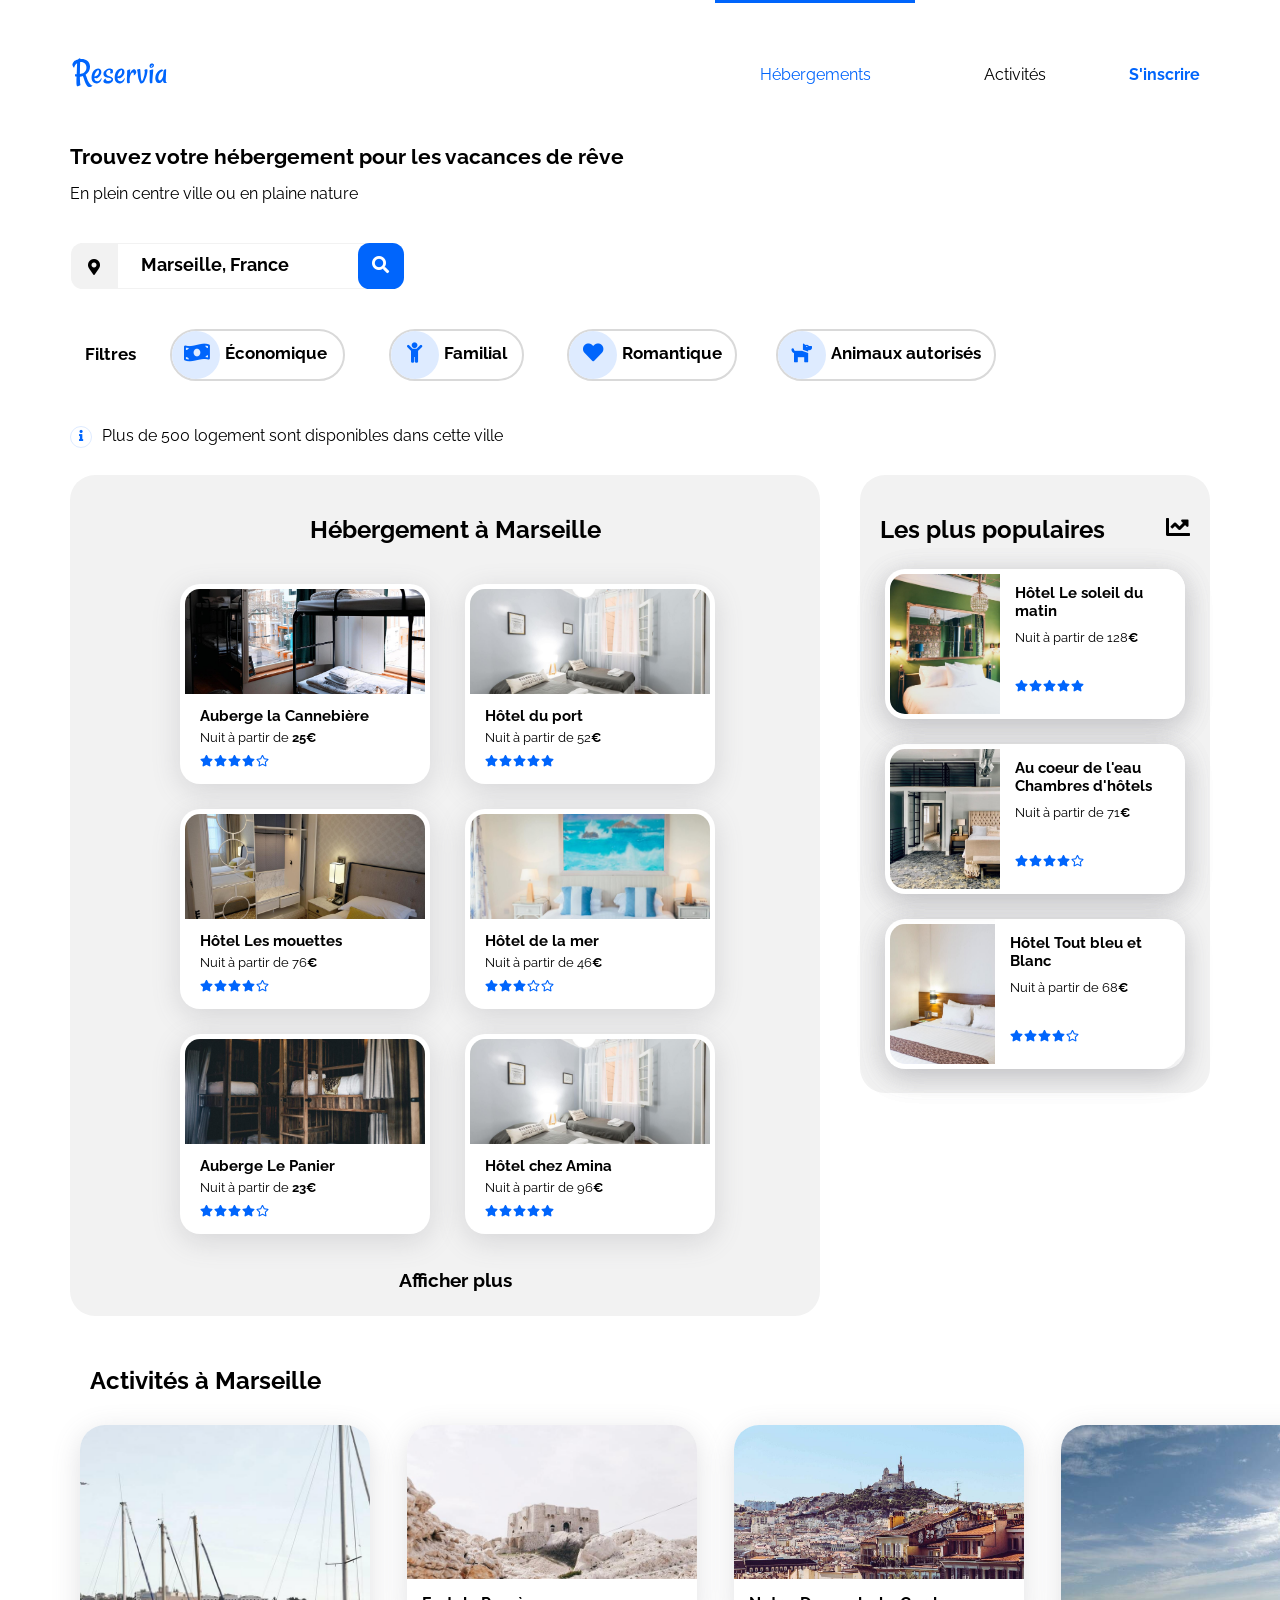
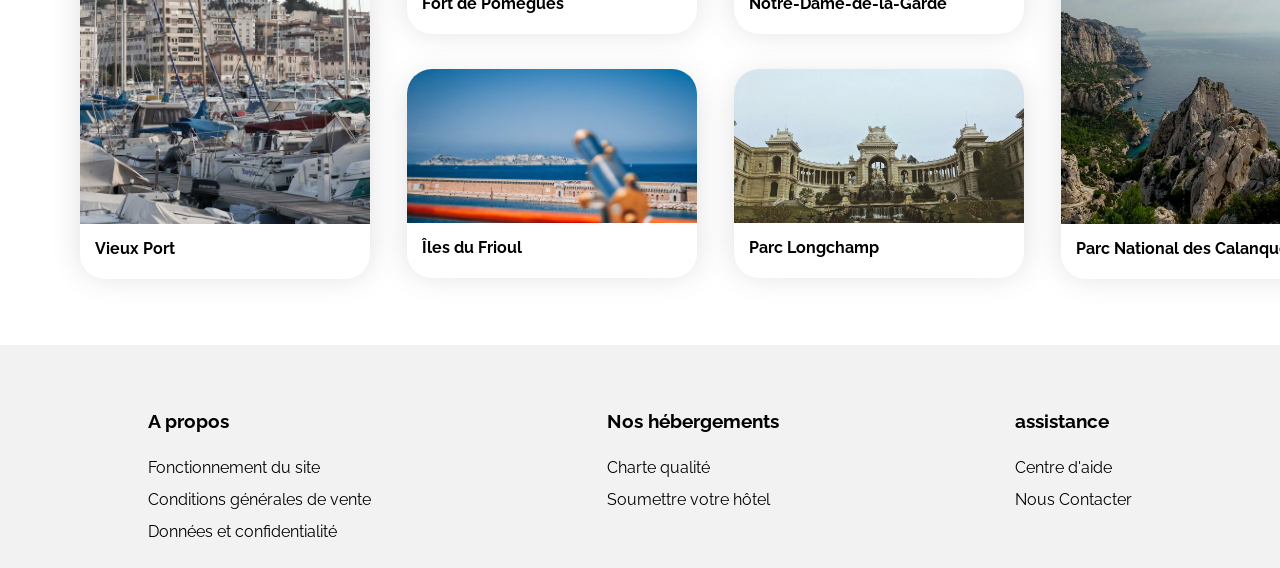
==== commit f96c76f8: "V 1.5.3 image srcset" ====
--- a/index.html
+++ b/index.html
@@ -85,7 +85,10 @@
                 <h2>Les plus populaires <i class="fas fa-chart-line"></i></h2>
 
                 <div class="popular-card">
-                    <img class="popular-photo" src="img/popular_photo1.jpg" alt="popular_photo1">
+                    <img srcset="img/popular_photo1_med.jpg 1060w,
+                                img/popular_photo1.jpg 532w"
+                         sizes="(max-width:1060px) 532px, 1060px"
+                         class="popular-photo" src="img/popular_photo1.jpg" alt="popular_photo1">
                     <div class="popular-card-info">
                         <h3>Hôtel Le soleil du matin</h3>
                         <p>Nuit à partir de 128<b>€</b></p>
@@ -98,7 +101,11 @@
                 </div>
 
                 <div class="popular-card">
-                    <img class="popular-photo" src="img/popular_photo2.jpg" alt="popular_photo2">
+                    <img 
+                        srcset="img/popular_photo2_med.jpg 1008w,
+                                img/popular_photo2.jpg 504w"
+                        sizes="(max-width:1060px) 504px, 1008px"
+                        class="popular-photo" src="img/popular_photo2.jpg" alt="popular_photo2">
                     <div class="popular-card-info">
                         <h3>Au coeur de l'eau Chambres d'hôtels</h3>
                         <p>Nuit à partir de 71<b>€</b></p>
@@ -111,7 +118,10 @@
                 </div>
 
                 <div class="popular-card">
-                    <img class="popular-photo" src="img/popular_photo3.jpg" alt="popular_photo3">
+                    <img srcset="img/popular_photo3_med.jpg 1000w,
+                                 img/popular_photo3.jpg 500w"
+                         sizes="(max-width:1060x) 500px, 1000px"
+                         class="popular-photo" src="img/popular_photo3.jpg" alt="popular_photo3">
                     <div class="popular-card-info">
                         <h3>Hôtel Tout bleu et Blanc</h3>
                         <p>Nuit à partir de 68<b>€</b></p>
@@ -133,7 +143,10 @@
 
                     <div class="hostel-card">
                         <a href="#">
-                            <img class="hostel-photo" src="img/hostel_photo1.jpg" alt="hostel_photo1">
+                            <img srcset="img/hostel_photo1_med.jpg 1499w,
+                                         img/hostel_photo1.jpg 750w"
+                                 sizes="(max-width:1060x) 750px, 1499px"
+                                 class="hostel-photo" src="img/hostel_photo1.jpg" alt="hostel_photo1">
                             <div class="hostel-card-info">
                                 <h3>Auberge la Cannebière</h3>
                                 <p>Nuit à partir de <b>25€</b></p>
@@ -148,7 +161,10 @@
 
                     <div class="hostel-card">
                         <a href="#">
-                            <img class="hostel-photo" src="img/hostel_photo2.jpg" alt="hostel_photo2">
+                            <img srcset="img/hostel_photo2_med.jpg 1368w,
+                                         img/hostel_photo2.jpg 684w"
+                                 sizes="(max-width:1060x) 684px, 1368px"
+                                 class="hostel-photo" src="img/hostel_photo2.jpg" alt="hostel_photo2">
                             <div class="hostel-card-info">
                                 <h3>Hôtel du port</h3>
                                 <p>Nuit à partir de 52<b>€</b></p>
@@ -163,7 +179,10 @@
 
                     <div class="hostel-card">
                         <a href="#">
-                            <img class="hostel-photo" src="img/hostel_photo3.jpg" alt="hostel_photo3">
+                            <img srcset="img/hostel_photo3_med.jpg 1500w,
+                                         img/hostel_photo3.jpg 750w"
+                                 sizes="(max-width:1060x) 750px, 1500px"
+                                 class="hostel-photo" src="img/hostel_photo3.jpg" alt="hostel_photo3">
                             <div class="hostel-card-info">
                                 <h3>Hôtel Les mouettes</h3>
                                 <p>Nuit à partir de 76<b>€</b></p>
@@ -178,7 +197,10 @@
 
                     <div class="hostel-card">
                         <a href="#">
-                            <img class="hostel-photo" src="img/hostel_photo4.jpg" alt="hostel_photo4">
+                            <img srcset="img/hostel_photo4_med.jpg 1000w,
+                                         img/hostel_photo4.jpg 500w"
+                                 sizes="(max-width:1060x) 500px, 1000px"
+                                 class="hostel-photo" src="img/hostel_photo4.jpg" alt="hostel_photo4">
                             <div class="hostel-card-info">
                                 <h3>Hôtel de la mer</h3>
                                 <p>Nuit à partir de 46<b>€</b></p>
@@ -193,7 +215,10 @@
 
                     <div class="hostel-card">
                         <a href="#">
-                            <img class="hostel-photo" src="img/hostel_photo5.jpg" alt="hostel_photo5">
+                            <img srcset="img/hostel_photo5_med.jpg 1303w,
+                                         img/hostel_photo5.jpg 652w"
+                                 sizes="(max-width:1060x) 652px, 1303px"
+                                 class="hostel-photo" src="img/hostel_photo5.jpg" alt="hostel_photo5">
                             <div class="hostel-card-info">
                                 <h3>Auberge Le Panier</h3>
                                 <p>Nuit à partir de <b>23€</b></p>
@@ -208,7 +233,10 @@
 
                     <div class="hostel-card">
                         <a href="#">
-                            <img class="hostel-photo" src="img/hostel_photo6.jpg" alt="hostel_photo6">
+                            <img srcset="img/hostel_photo2_med.jpg 972w,
+                                         img/hostel_photo2.jpg 486w"
+                                 sizes="(max-width:1060x) 486px, 972px"
+                                 class="hostel-photo" src="img/hostel_photo6.jpg" alt="hostel_photo6">
                             <div class="hostel-card-info">
                                 <h3>Hôtel chez Amina</h3>
                                 <p>Nuit à partir de 96<b>€</b></p>
@@ -239,7 +267,10 @@
                         <div class="column first">
                             <div class="activity-card vieux-port">
                                 <a href="#">
-                                    <img class="activity-image vieux-port" src="img/activity_photo1.jpg" alt="activity_photo1">
+                                    <img srcset="img/activity_photo1_med.jpg 1404w,
+                                                 img/activity_photo1.jpg 702w"
+                                         sizes="(max-width:1060x) 702px, 1404px"
+                                         class="activity-image vieux-port" src="img/activity_photo1.jpg" alt="activity_photo1">
                                     <p>Vieux Port</p>
                                 </a>
                             </div>
@@ -248,14 +279,20 @@
                         <div class="column">       
                             <div class="activity-card fort">
                                 <a href="#">
-                                    <img class="activity-image fort" src="img/activity_photo2.jpg" alt="activity_photo2">
+                                    <img srcset="img/activity_photo2_med.jpg 711w,
+                                                 img/activity_photo2.jpg 356w"
+                                         sizes="(max-width:1060x) 356px, 711px"
+                                         class="activity-image fort" src="img/activity_photo2.jpg" alt="activity_photo2">
                                     <p>Fort de Pomègues</p>
                                 </a>
                             </div>
 
                             <div class="activity-card frioul">
                                 <a href="#">
-                                    <img class="activity-image frioul" src="img/activity_photo3.jpg" alt="activity_photo3">
+                                    <img srcset="img/activity_photo3_med.jpg 1296w,
+                                                 img/activity_photo3.jpg 648w"
+                                         sizes="(max-width:1060x) 648px, 1296px"
+                                         class="activity-image frioul" src="img/activity_photo3.jpg" alt="activity_photo3">
                                     <p>Îles du Frioul</p>
                                 </a>
                             </div>
@@ -264,7 +301,10 @@
                         <div class="column third">       
                             <div class="activity-card calanque">
                                 <a href="#">
-                                    <img class="activity-image calanque" src="img/activity_photo4.jpg" alt="activity_photo4">
+                                    <img srcset="img/activity_photo4_med.jpg 1212w,
+                                                 img/activity_photo4.jpg 606w"
+                                         sizes="(max-width:1060x) 606px, 1212px"
+                                         class="activity-image calanque" src="img/activity_photo4.jpg" alt="activity_photo4">
                                     <p>Parc National des Calanques</p>
                                 </a>
                             </div>
@@ -273,14 +313,20 @@
                         <div class="column">       
                             <div class="activity-card garde">
                                 <a href="#">
-                                    <img class="activity-image garde" src="img/activity_photo5.jpg" alt="activity_photo5">
+                                    <img srcset="img/activity_photo5_med.jpg 1178w,
+                                                 img/activity_photo5.jpg 589w"
+                                         sizes="(max-width:1060x) 589px, 1178px"
+                                         class="activity-image garde" src="img/activity_photo5.jpg" alt="activity_photo5">
                                     <p>Notre-Dame-de-la-Garde</p>
                                 </a>
                             </div>
                             
                             <div class="activity-card parc">
                                 <a href="#">
-                                    <img class="activity-image parc" src="img/activity_photo6.jpg" alt="activity_photo6">
+                                    <img srcset="img/activity_photo6_med.jpg 1008w,
+                                                 img/activity_photo6.jpg 504w"
+                                         sizes="(max-width:1060x) 504px, 1008px"
+                                         class="activity-image parc" src="img/activity_photo6.jpg" alt="activity_photo6">
                                     <p>Parc Longchamp</p>
                                 </a>
                             </div>
--- a/style.css
+++ b/style.css
@@ -262,13 +262,13 @@
     box-shadow: rgba(100, 100, 111, 0.2) 0px 7px 29px 0px;
 }
 
-.popular-photo{
+.popular-photo {
     width: 100%;
     height: auto;
     object-fit: cover;
     box-shadow: rgba(100, 100, 111, 0.2) 0px 7px 29px 0px;
     border-radius: 20px;
-    padding: 5px 170px 5px 5px;
+    padding: 5px 125px 5px 5px;
 }
 
 .popular-card-info {
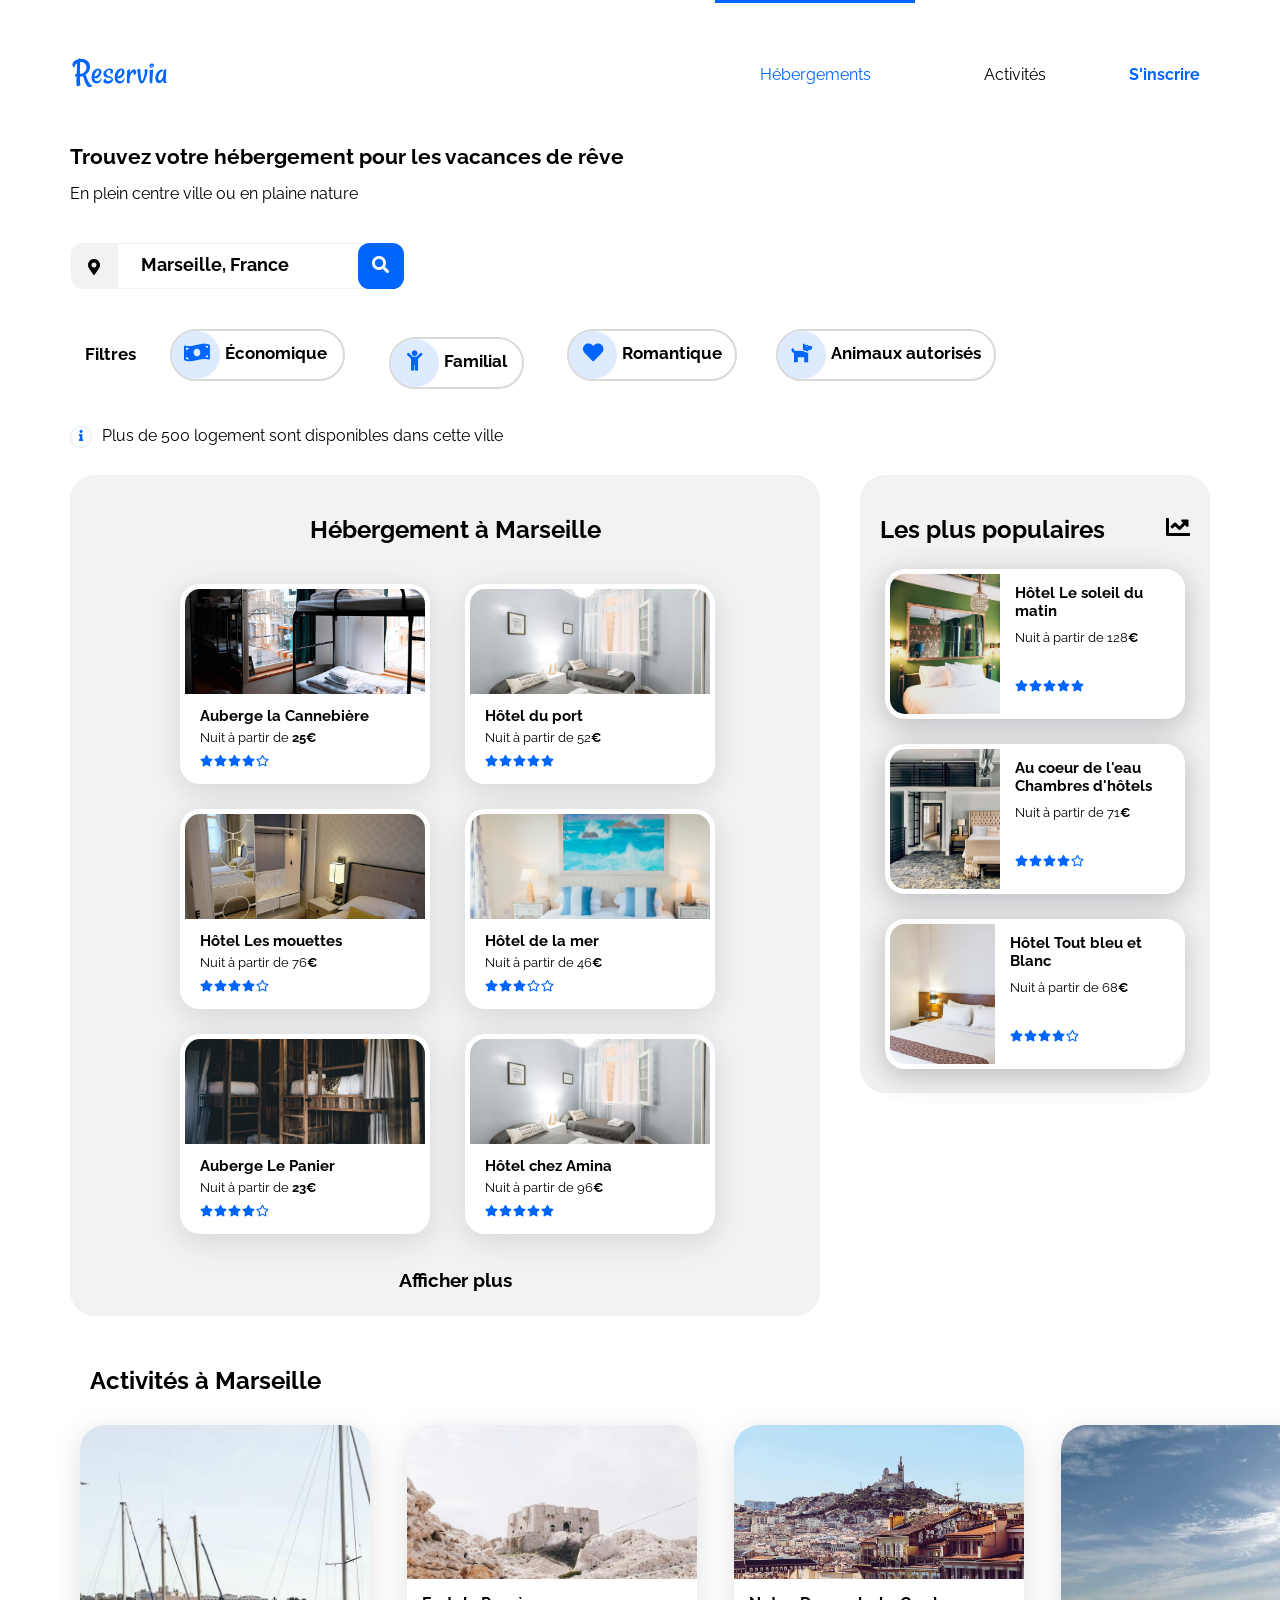
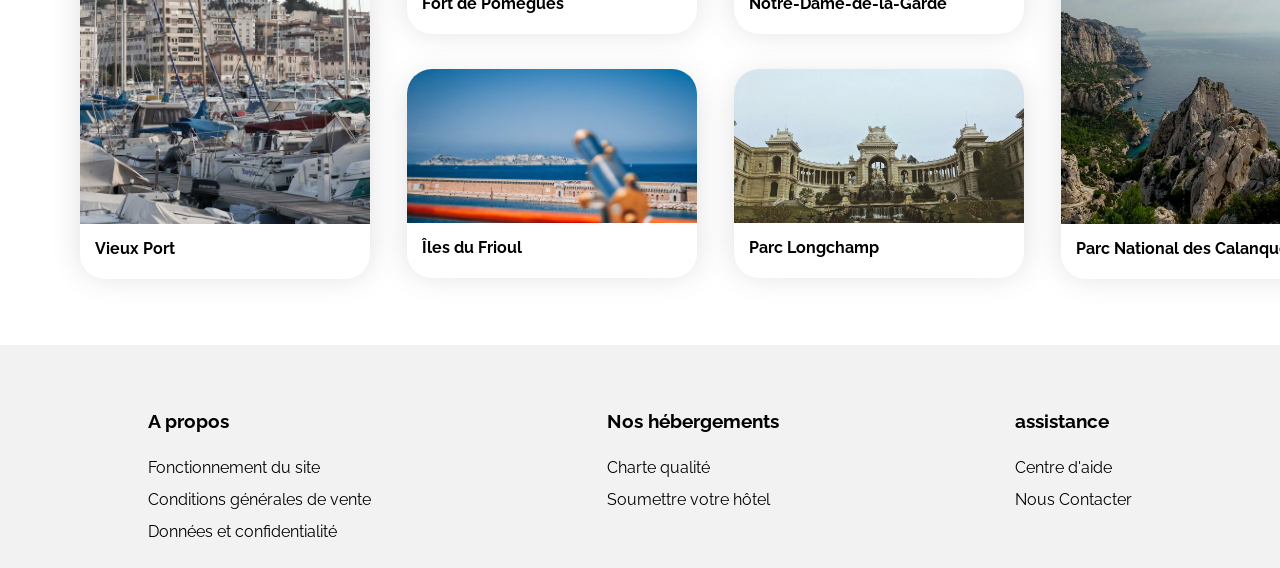
==== commit fc9d64d2: "V 2.0.0" ====
--- a/index.html
+++ b/index.html
@@ -32,12 +32,12 @@
         <!-- header -->
         <header>
         
-            <div class="header-logo"><a href="#"><img src="img/reservia.svg"></a></div>
+            <div class="header-logo"><a href="#"><img src="img/reservia.svg" alt="logo"></a></div>
 
             <nav class="header-nav">
                 <ul class="header-nav-ul">
-                    <a href="#hostel"><li class="header-items active">Hébergements</li></a>
-                    <a href="#activity"><li class="header-items-activity">Activités</li></a>
+                    <li class="header-items active"><a href="#hostel">Hébergements</a></li>
+                    <li class="header-items-activity"><a href="#activity">Activités</a></li>
                 </ul>
             </nav>
             
@@ -59,16 +59,16 @@
                 <div class="search-bar">
                     <i class="icon fas fa-map-marker-alt"></i>
                     <input type="search" id="search" name="search" placeholder="Marseille, France">
-                    <button class="search-button" type="search"><i class="fas fa-search"></i></button>
+                    <button class="search-button" type="button"><i class="fas fa-search"></i></button>
                 </div>
 
                 <div class="filter">
                     <p>Filtres</p>
                     <ul class="filter-menu">
-                        <a href="#"><li class="filter-items eco"><i class="icon fas fa-money-bill-wave"></i><span class="filter-text">Économique</span></li></a>
-                        <a href="#"><li class="filter-items famille"><i class="icon fas fa-child"></i><span class="filter-text">Familial</span></li></a>
-                        <a href="#"><li class="filter-items romantique"><i class="icon fas fa-heart"></i><span class="filter-text">Romantique</span></li></a>
-                        <a href="#"><li class="filter-items animal"><i class="icon fas fa-dog"></i><span class="filter-text">Animaux autorisés</span></li></a>
+                        <li class="filter-items eco"><a href="#"><i class="icon fas fa-money-bill-wave"></i><span class="filter-text">Économique</span></a></li>
+                        <li class="filter-items famille"><a href="#"><i class="icon fas fa-child"></i><span class="filter-text">Familial</span></a></li>
+                        <li class="filter-items romantique"><a href="#"><i class="icon fas fa-heart"></i><span class="filter-text">Romantique</span></a></li>
+                        <li class="filter-items animal"><a href="#"><i class="icon fas fa-dog"></i><span class="filter-text">Animaux autorisés</span></a></li>
                     </ul>
                 </div>
 
@@ -83,56 +83,60 @@
             <!-- aside-popular -->
             <aside class="popular">
                 <h2>Les plus populaires <i class="fas fa-chart-line"></i></h2>
-
-                <div class="popular-card">
-                    <img srcset="img/popular_photo1_med.jpg 1060w,
-                                img/popular_photo1.jpg 532w"
-                         sizes="(max-width:1060px) 532px, 1060px"
-                         class="popular-photo" src="img/popular_photo1.jpg" alt="popular_photo1">
-                    <div class="popular-card-info">
-                        <h3>Hôtel Le soleil du matin</h3>
-                        <p>Nuit à partir de 128<b>€</b></p>
-                        <i class="fas fa-star"></i>
-                        <i class="fas fa-star"></i>
-                        <i class="fas fa-star"></i>
-                        <i class="fas fa-star"></i>
-                        <i class="fas fa-star"></i>
-                    </div>
-                </div>
-
-                <div class="popular-card">
-                    <img 
-                        srcset="img/popular_photo2_med.jpg 1008w,
-                                img/popular_photo2.jpg 504w"
-                        sizes="(max-width:1060px) 504px, 1008px"
-                        class="popular-photo" src="img/popular_photo2.jpg" alt="popular_photo2">
-                    <div class="popular-card-info">
-                        <h3>Au coeur de l'eau Chambres d'hôtels</h3>
-                        <p>Nuit à partir de 71<b>€</b></p>
-                        <i class="fas fa-star"></i>
-                        <i class="fas fa-star"></i>
-                        <i class="fas fa-star"></i>
-                        <i class="fas fa-star"></i>
-                        <i class="far fa-star"></i>
-                    </div>
-                </div>
-
-                <div class="popular-card">
-                    <img srcset="img/popular_photo3_med.jpg 1000w,
-                                 img/popular_photo3.jpg 500w"
-                         sizes="(max-width:1060x) 500px, 1000px"
-                         class="popular-photo" src="img/popular_photo3.jpg" alt="popular_photo3">
-                    <div class="popular-card-info">
-                        <h3>Hôtel Tout bleu et Blanc</h3>
-                        <p>Nuit à partir de 68<b>€</b></p>
-                        <i class="fas fa-star"></i>
-                        <i class="fas fa-star"></i>
-                        <i class="fas fa-star"></i>
-                        <i class="fas fa-star"></i>
-                        <i class="far fa-star"></i>
-                    </div>
-                </div>
-
+                
+                <a href="#">
+                    <div class="popular-card">
+                        <img srcset="img/popular_photo1_med.jpg 1060w,
+                                    img/popular_photo1.jpg 532w"
+                             sizes="(max-width:1060px) 532px, 1060px"
+                             class="popular-photo" src="img/popular_photo1.jpg" alt="popular_photo1">
+                        <div class="popular-card-info">
+                            <h3>Hôtel Le soleil du matin</h3>
+                            <p>Nuit à partir de 128<b>€</b></p>
+                            <i class="fas fa-star"></i>
+                            <i class="fas fa-star"></i>
+                            <i class="fas fa-star"></i>
+                            <i class="fas fa-star"></i>
+                            <i class="fas fa-star"></i>
+                        </div>
+                    </div>
+                </a>
+
+                <a href="#">
+                    <div class="popular-card">
+                        <img srcset="img/popular_photo2_med.jpg 1008w,
+                                     img/popular_photo2.jpg 504w"
+                             sizes="(max-width:1060px) 504px, 1008px"
+                             class="popular-photo" src="img/popular_photo2.jpg" alt="popular_photo2">
+                        <div class="popular-card-info">
+                            <h3>Au coeur de l'eau Chambres d'hôtels</h3>
+                            <p>Nuit à partir de 71<b>€</b></p>
+                            <i class="fas fa-star"></i>
+                            <i class="fas fa-star"></i>
+                            <i class="fas fa-star"></i>
+                            <i class="fas fa-star"></i>
+                            <i class="far fa-star"></i>
+                        </div>
+                    </div>
+                </a>
+
+                <a href="#">
+                    <div class="popular-card">
+                        <img srcset="img/popular_photo3_med.jpg 1000w,
+                                     img/popular_photo3.jpg 500w"
+                             sizes="(max-width:1060px) 500px, 1000px"
+                             class="popular-photo" src="img/popular_photo3.jpg" alt="popular_photo3">
+                        <div class="popular-card-info">
+                            <h3>Hôtel Tout bleu et Blanc</h3>
+                            <p>Nuit à partir de 68<b>€</b></p>
+                            <i class="fas fa-star"></i>
+                            <i class="fas fa-star"></i>
+                            <i class="fas fa-star"></i>
+                            <i class="fas fa-star"></i>
+                            <i class="far fa-star"></i>
+                        </div>
+                    </div>
+                </a>
             </aside>
             <!-- aside-popular -->
 
@@ -145,7 +149,7 @@
                         <a href="#">
                             <img srcset="img/hostel_photo1_med.jpg 1499w,
                                          img/hostel_photo1.jpg 750w"
-                                 sizes="(max-width:1060x) 750px, 1499px"
+                                 sizes="(max-width:1060px) 750px, 1499px"
                                  class="hostel-photo" src="img/hostel_photo1.jpg" alt="hostel_photo1">
                             <div class="hostel-card-info">
                                 <h3>Auberge la Cannebière</h3>
@@ -163,7 +167,7 @@
                         <a href="#">
                             <img srcset="img/hostel_photo2_med.jpg 1368w,
                                          img/hostel_photo2.jpg 684w"
-                                 sizes="(max-width:1060x) 684px, 1368px"
+                                 sizes="(max-width:1060px) 684px, 1368px"
                                  class="hostel-photo" src="img/hostel_photo2.jpg" alt="hostel_photo2">
                             <div class="hostel-card-info">
                                 <h3>Hôtel du port</h3>
@@ -181,7 +185,7 @@
                         <a href="#">
                             <img srcset="img/hostel_photo3_med.jpg 1500w,
                                          img/hostel_photo3.jpg 750w"
-                                 sizes="(max-width:1060x) 750px, 1500px"
+                                 sizes="(max-width:1060px) 750px, 1500px"
                                  class="hostel-photo" src="img/hostel_photo3.jpg" alt="hostel_photo3">
                             <div class="hostel-card-info">
                                 <h3>Hôtel Les mouettes</h3>
@@ -199,7 +203,7 @@
                         <a href="#">
                             <img srcset="img/hostel_photo4_med.jpg 1000w,
                                          img/hostel_photo4.jpg 500w"
-                                 sizes="(max-width:1060x) 500px, 1000px"
+                                 sizes="(max-width:1060px) 500px, 1000px"
                                  class="hostel-photo" src="img/hostel_photo4.jpg" alt="hostel_photo4">
                             <div class="hostel-card-info">
                                 <h3>Hôtel de la mer</h3>
@@ -217,7 +221,7 @@
                         <a href="#">
                             <img srcset="img/hostel_photo5_med.jpg 1303w,
                                          img/hostel_photo5.jpg 652w"
-                                 sizes="(max-width:1060x) 652px, 1303px"
+                                 sizes="(max-width:1060px) 652px, 1303px"
                                  class="hostel-photo" src="img/hostel_photo5.jpg" alt="hostel_photo5">
                             <div class="hostel-card-info">
                                 <h3>Auberge Le Panier</h3>
@@ -235,7 +239,7 @@
                         <a href="#">
                             <img srcset="img/hostel_photo2_med.jpg 972w,
                                          img/hostel_photo2.jpg 486w"
-                                 sizes="(max-width:1060x) 486px, 972px"
+                                 sizes="(max-width:1060px) 486px, 972px"
                                  class="hostel-photo" src="img/hostel_photo6.jpg" alt="hostel_photo6">
                             <div class="hostel-card-info">
                                 <h3>Hôtel chez Amina</h3>
@@ -250,7 +254,7 @@
                     </div>
 
                     <div class="more">
-                        <a href="#">Afficher plus</p></a>
+                        <a href="#">Afficher plus</a>
                     </div>
 
                 </section>
@@ -269,7 +273,7 @@
                                 <a href="#">
                                     <img srcset="img/activity_photo1_med.jpg 1404w,
                                                  img/activity_photo1.jpg 702w"
-                                         sizes="(max-width:1060x) 702px, 1404px"
+                                         sizes="(max-width:1060px) 702px, 1404px"
                                          class="activity-image vieux-port" src="img/activity_photo1.jpg" alt="activity_photo1">
                                     <p>Vieux Port</p>
                                 </a>
@@ -281,7 +285,7 @@
                                 <a href="#">
                                     <img srcset="img/activity_photo2_med.jpg 711w,
                                                  img/activity_photo2.jpg 356w"
-                                         sizes="(max-width:1060x) 356px, 711px"
+                                         sizes="(max-width:1060px) 356px, 711px"
                                          class="activity-image fort" src="img/activity_photo2.jpg" alt="activity_photo2">
                                     <p>Fort de Pomègues</p>
                                 </a>
@@ -291,7 +295,7 @@
                                 <a href="#">
                                     <img srcset="img/activity_photo3_med.jpg 1296w,
                                                  img/activity_photo3.jpg 648w"
-                                         sizes="(max-width:1060x) 648px, 1296px"
+                                         sizes="(max-width:1060px) 648px, 1296px"
                                          class="activity-image frioul" src="img/activity_photo3.jpg" alt="activity_photo3">
                                     <p>Îles du Frioul</p>
                                 </a>
@@ -303,7 +307,7 @@
                                 <a href="#">
                                     <img srcset="img/activity_photo4_med.jpg 1212w,
                                                  img/activity_photo4.jpg 606w"
-                                         sizes="(max-width:1060x) 606px, 1212px"
+                                         sizes="(max-width:1060px) 606px, 1212px"
                                          class="activity-image calanque" src="img/activity_photo4.jpg" alt="activity_photo4">
                                     <p>Parc National des Calanques</p>
                                 </a>
@@ -315,7 +319,7 @@
                                 <a href="#">
                                     <img srcset="img/activity_photo5_med.jpg 1178w,
                                                  img/activity_photo5.jpg 589w"
-                                         sizes="(max-width:1060x) 589px, 1178px"
+                                         sizes="(max-width:1060px) 589px, 1178px"
                                          class="activity-image garde" src="img/activity_photo5.jpg" alt="activity_photo5">
                                     <p>Notre-Dame-de-la-Garde</p>
                                 </a>
@@ -325,17 +329,17 @@
                                 <a href="#">
                                     <img srcset="img/activity_photo6_med.jpg 1008w,
                                                  img/activity_photo6.jpg 504w"
-                                         sizes="(max-width:1060x) 504px, 1008px"
+                                         sizes="(max-width:1060px) 504px, 1008px"
                                          class="activity-image parc" src="img/activity_photo6.jpg" alt="activity_photo6">
                                     <p>Parc Longchamp</p>
                                 </a>
                             </div>
                         </div>
-
                     </div>
 
                 </section>
             </div>
+
         </div>
     </div>
     <!-- Section-activity -->
@@ -346,25 +350,25 @@
             <div class="about">
                 <h3>A propos</h3>
                 <ul>
-                    <a href="#"><li>Fonctionnement du site</li></a>
-                    <a href="#"><li>Conditions générales de vente</li></a>
-                    <a href="#"><li>Données et confidentialité</li></a>
+                    <li><a href="#">Fonctionnement du site</a></li>
+                    <li><a href="#">Conditions générales de vente</a></li>
+                    <li><a href="#">Données et confidentialité</a></li>
                 </ul>
             </div>
             
             <div class="lodge">
                 <h3>Nos hébergements</h3>
                 <ul>
-                    <a href="#"><li>Charte qualité</li></a>
-                    <a href="#"><li>Soumettre votre hôtel</li></a>
+                    <li><a href="#">Charte qualité</a></li>
+                    <li><a href="#">Soumettre votre hôtel</a></li>
                 </ul>
             </div>
 
             <div class="assistance">
                 <h3>assistance</h3>
                 <ul>
-                    <a href="#"><li>Centre d'aide</li></a>
-                    <a href="#"><li>Nous Contacter</li></a>
+                    <li><a href="#">Centre d'aide</a></li>
+                    <li><a href="#">Nous Contacter</a></li>
                 </ul>
             </div>
         </div>
--- a/style.css
+++ b/style.css
@@ -55,9 +55,11 @@
 
 .header-nav ul {
     display: flex;
-}
-
-.header-nav-ul a {
+    width: 100%;
+    text-align: center;
+}
+
+.header-nav-ul li {
     width: 100%;
     text-align: center;
 }
@@ -95,7 +97,7 @@
 
 .title p {
     margin-bottom: 40px;
-    font-size: 16;
+    font-size: 16px;
 }
 
     /*search-bar*/
@@ -262,6 +264,10 @@
     box-shadow: rgba(100, 100, 111, 0.2) 0px 7px 29px 0px;
 }
 
+.popular-card:hover {
+    border: 1px solid #0065fc;
+}
+
 .popular-photo {
     width: 100%;
     height: auto;
@@ -315,6 +321,10 @@
     box-shadow: rgba(100, 100, 111, 0.2) 0px 7px 29px 0px;
 }
 
+.hostel-card:hover {
+    border: 1px solid #0065fc;
+}
+
 .hostel-photo {
     width: 100%;
     height: 115px;
@@ -526,9 +536,9 @@
         top:-291px;
     }
 
-    footer {
-
-    }    
+    .container-activity {
+        height: 550px;
+    }  
 }
 
 @media all and (min-width: 1080px) { 
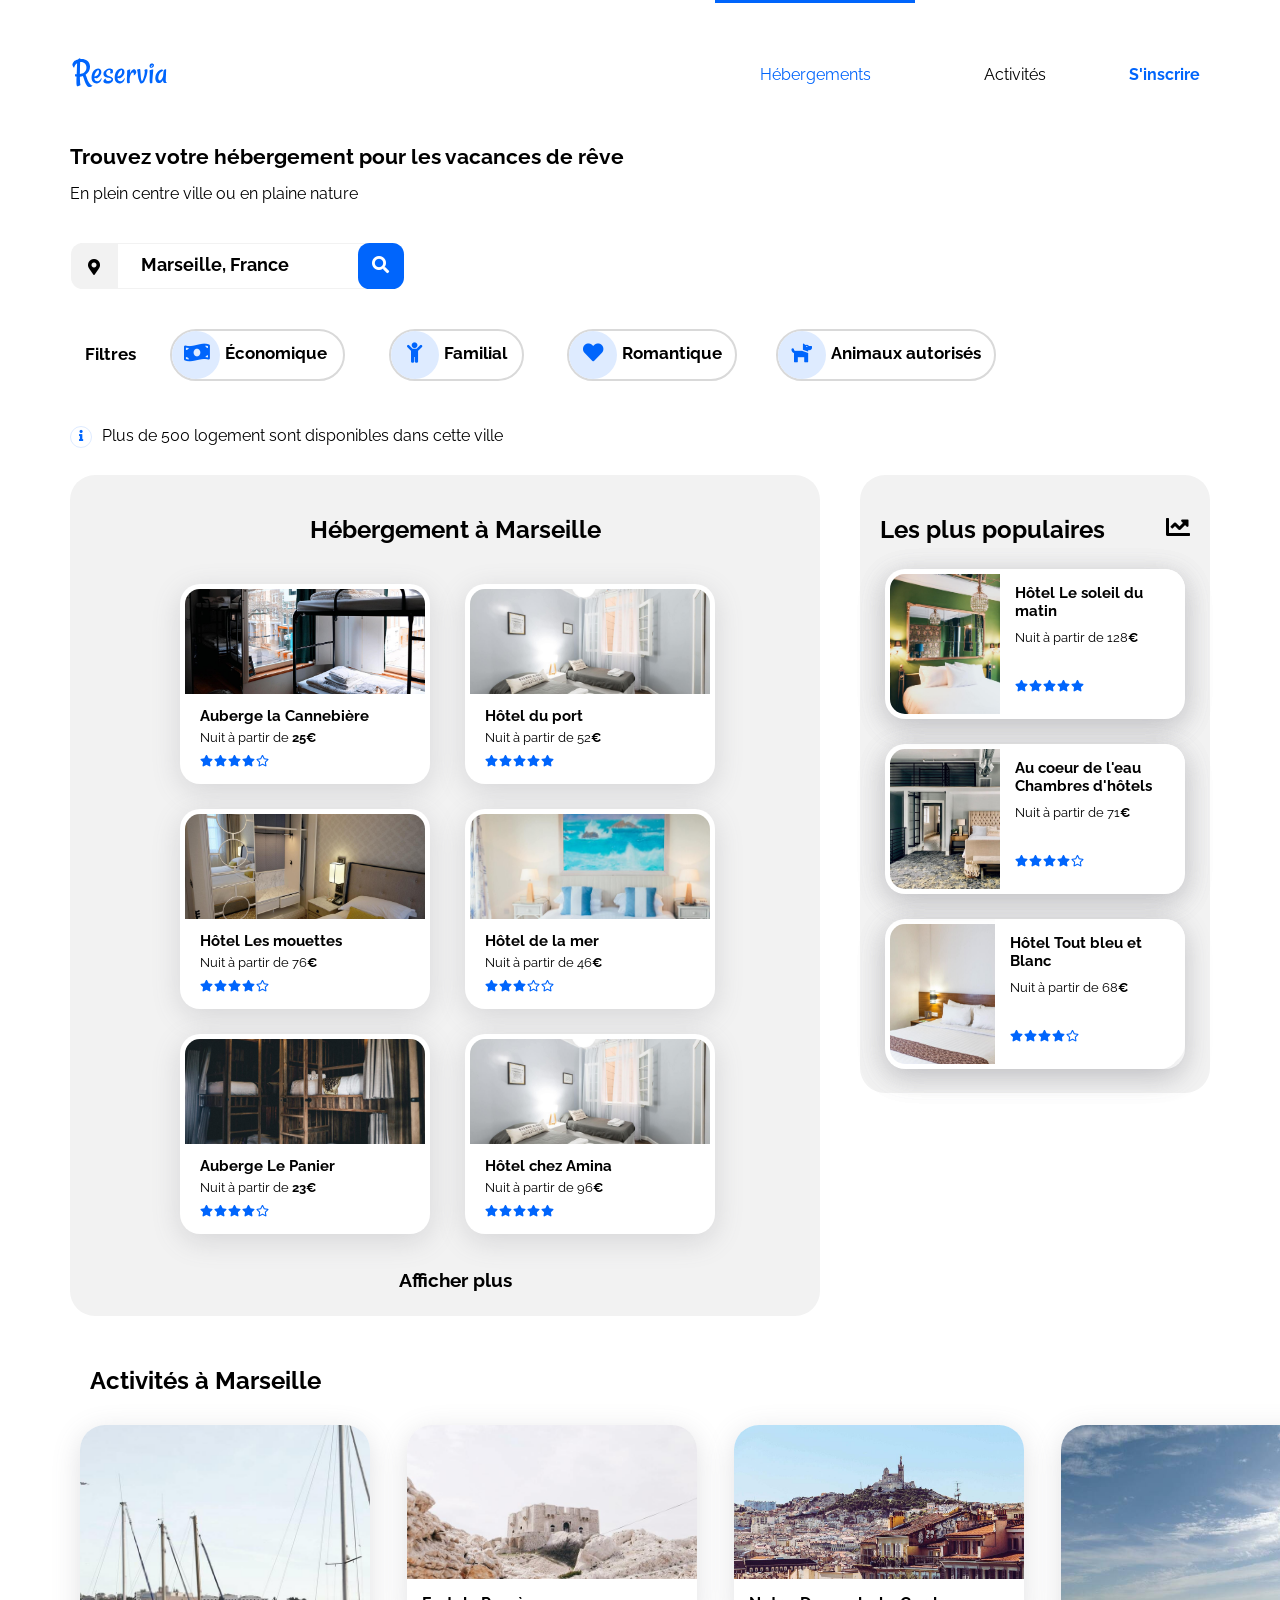
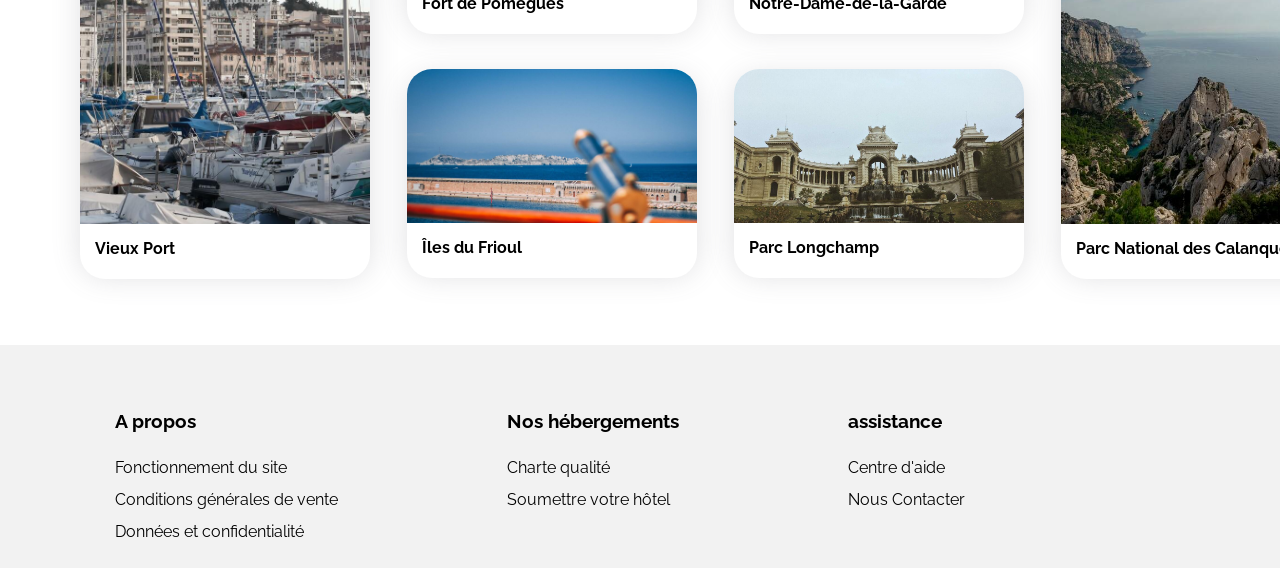
==== commit aeb374c4: "V 2.0.1 update" ====
--- a/index.html
+++ b/index.html
@@ -87,7 +87,7 @@
                 <a href="#">
                     <div class="popular-card">
                         <img srcset="img/popular_photo1_med.jpg 1060w,
-                                    img/popular_photo1.jpg 532w"
+                                     img/popular_photo1.jpg 532w"
                              sizes="(max-width:1060px) 532px, 1060px"
                              class="popular-photo" src="img/popular_photo1.jpg" alt="popular_photo1">
                         <div class="popular-card-info">
--- a/style.css
+++ b/style.css
@@ -448,7 +448,9 @@
         margin-right: 5px;
     }
 
-    .filter .filter-menu .filter-items.famille{
+    .filter .filter-menu .filter-items.famille {
+        position: relative;
+        top:-8px;
         margin: auto;
         margin-right: 5px;
         margin-left: 5px;
@@ -527,6 +529,7 @@
 
 @media all and (min-width: 880px) {
 
+    /*section-activity*/
     .column.first {
         order: 0;
     }
@@ -539,6 +542,14 @@
     .container-activity {
         height: 550px;
     }  
+    /*section-activity*/
+
+    /*footer*/
+    .footer {
+        margin-right: 100px;
+    }
+    /*footer*/
+
 }
 
 @media all and (min-width: 1080px) { 
@@ -740,6 +751,12 @@
         margin-top: -15px;
     }
     /*Section-activity*/
+
+    /*footer*/
+    .footer {
+        margin-right: 200px;
+    }
+    /*footer*/
 }
 
 @media all and (max-width: 1410px) {
@@ -754,6 +771,4 @@
     }
     /*section-hostel*/
 }
-
-
 /*media queries*/
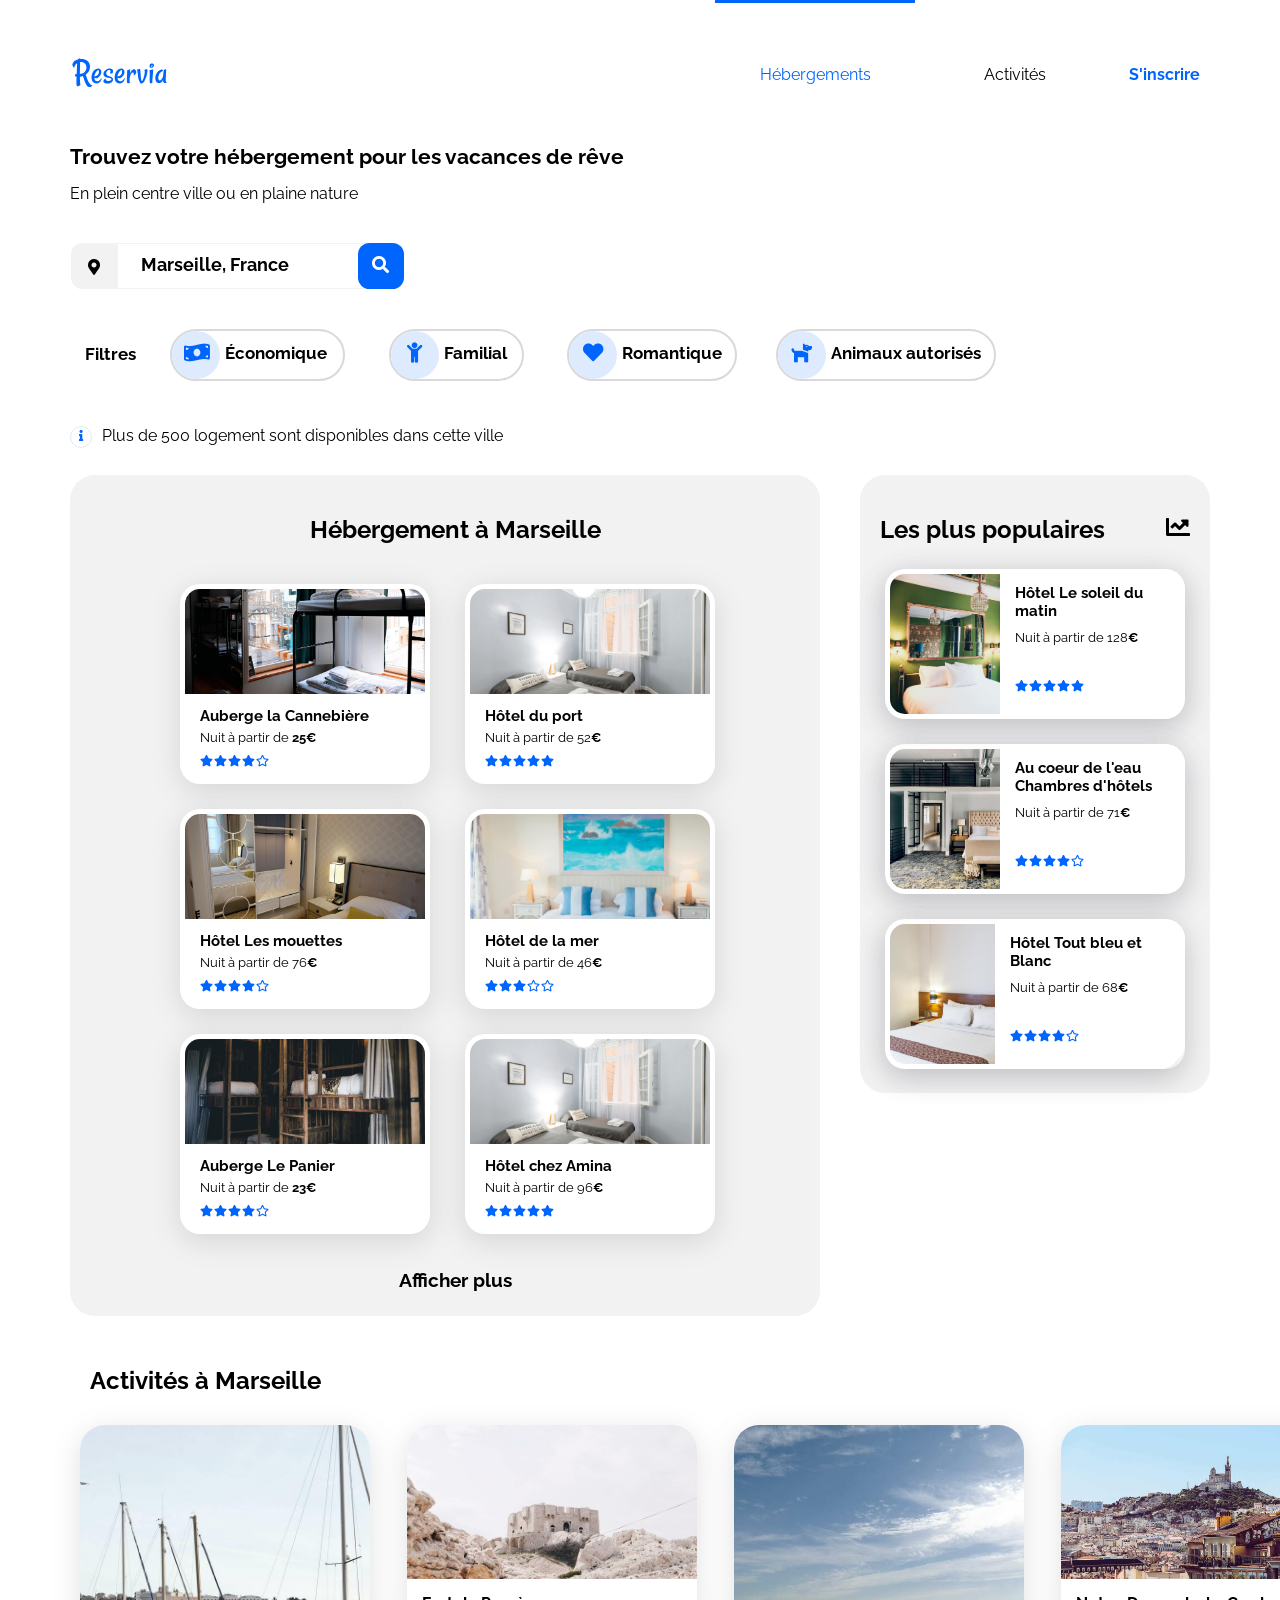
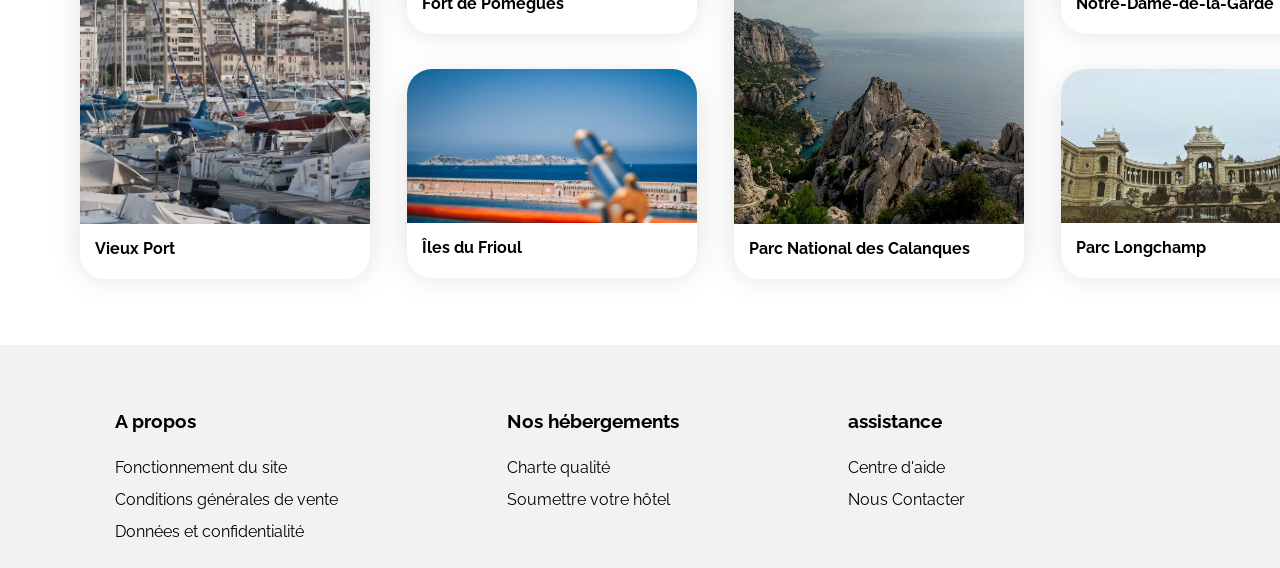
==== commit 441f5122: "2.2.3 update / readme" ====
--- a/index.html
+++ b/index.html
@@ -6,11 +6,11 @@
         <meta charset="utf-8">
         <title>reservia</title>
         <meta name="viewport" content="width=device-width, initial-scale=1.0">
-        <link rel="icon" href="img/favicon.png" type="image/png" sizes="32x32">
+        <link rel="icon" href="public/img/favicon.png" type="image/png" sizes="32x32">
 
 
         <!-- css -->
-        <link rel="stylesheet" href="style.css" >
+        <link rel="stylesheet" href="public/css/style.css" >
         <!-- css -->
 
         <!-- font -->
@@ -32,7 +32,7 @@
         <!-- header -->
         <header>
         
-            <div class="header-logo"><a href="#"><img src="img/reservia.svg" alt="logo"></a></div>
+            <div class="header-logo"><a href="#"><img src="public/img/reservia.svg" alt="logo"></a></div>
 
             <nav class="header-nav">
                 <ul class="header-nav-ul">
@@ -86,10 +86,10 @@
                 
                 <a href="#">
                     <div class="popular-card">
-                        <img srcset="img/popular_photo1_med.jpg 1060w,
-                                     img/popular_photo1.jpg 532w"
+                        <img srcset="public/img/popular_photo1_med.jpg 1060w,
+                                    public/img/popular_photo1.jpg 532w"
                              sizes="(max-width:1060px) 532px, 1060px"
-                             class="popular-photo" src="img/popular_photo1.jpg" alt="popular_photo1">
+                             class="popular-photo" src="public/img/popular_photo1.jpg" alt="popular_photo1">
                         <div class="popular-card-info">
                             <h3>Hôtel Le soleil du matin</h3>
                             <p>Nuit à partir de 128<b>€</b></p>
@@ -104,10 +104,10 @@
 
                 <a href="#">
                     <div class="popular-card">
-                        <img srcset="img/popular_photo2_med.jpg 1008w,
-                                     img/popular_photo2.jpg 504w"
+                        <img srcset="public/img/popular_photo2_med.jpg 1008w,
+                                    public/img/popular_photo2.jpg 504w"
                              sizes="(max-width:1060px) 504px, 1008px"
-                             class="popular-photo" src="img/popular_photo2.jpg" alt="popular_photo2">
+                             class="popular-photo" src="public/img/popular_photo2.jpg" alt="popular_photo2">
                         <div class="popular-card-info">
                             <h3>Au coeur de l'eau Chambres d'hôtels</h3>
                             <p>Nuit à partir de 71<b>€</b></p>
@@ -122,10 +122,10 @@
 
                 <a href="#">
                     <div class="popular-card">
-                        <img srcset="img/popular_photo3_med.jpg 1000w,
-                                     img/popular_photo3.jpg 500w"
+                        <img srcset="public/img/popular_photo3_med.jpg 1000w,
+                                    public/img/popular_photo3.jpg 500w"
                              sizes="(max-width:1060px) 500px, 1000px"
-                             class="popular-photo" src="img/popular_photo3.jpg" alt="popular_photo3">
+                             class="popular-photo" src="public/img/popular_photo3.jpg" alt="popular_photo3">
                         <div class="popular-card-info">
                             <h3>Hôtel Tout bleu et Blanc</h3>
                             <p>Nuit à partir de 68<b>€</b></p>
@@ -147,10 +147,10 @@
 
                     <div class="hostel-card">
                         <a href="#">
-                            <img srcset="img/hostel_photo1_med.jpg 1499w,
-                                         img/hostel_photo1.jpg 750w"
+                            <img srcset="public/img/hostel_photo1_med.jpg 1499w,
+                                          public/img/hostel_photo1.jpg 750w"
                                  sizes="(max-width:1060px) 750px, 1499px"
-                                 class="hostel-photo" src="img/hostel_photo1.jpg" alt="hostel_photo1">
+                                 class="hostel-photo" src="public/img/hostel_photo1.jpg" alt="hostel_photo1">
                             <div class="hostel-card-info">
                                 <h3>Auberge la Cannebière</h3>
                                 <p>Nuit à partir de <b>25€</b></p>
@@ -165,10 +165,10 @@
 
                     <div class="hostel-card">
                         <a href="#">
-                            <img srcset="img/hostel_photo2_med.jpg 1368w,
-                                         img/hostel_photo2.jpg 684w"
+                            <img srcset="public/img/hostel_photo2_med.jpg 1368w,
+                                       public/img/hostel_photo2.jpg 684w"
                                  sizes="(max-width:1060px) 684px, 1368px"
-                                 class="hostel-photo" src="img/hostel_photo2.jpg" alt="hostel_photo2">
+                                 class="hostel-photo" src="public/img/hostel_photo2.jpg" alt="hostel_photo2">
                             <div class="hostel-card-info">
                                 <h3>Hôtel du port</h3>
                                 <p>Nuit à partir de 52<b>€</b></p>
@@ -183,10 +183,10 @@
 
                     <div class="hostel-card">
                         <a href="#">
-                            <img srcset="img/hostel_photo3_med.jpg 1500w,
-                                         img/hostel_photo3.jpg 750w"
+                            <img srcset="public/img/hostel_photo3_med.jpg 1500w,
+                                       public/img/hostel_photo3.jpg 750w"
                                  sizes="(max-width:1060px) 750px, 1500px"
-                                 class="hostel-photo" src="img/hostel_photo3.jpg" alt="hostel_photo3">
+                                 class="hostel-photo" src="public/img/hostel_photo3.jpg" alt="hostel_photo3">
                             <div class="hostel-card-info">
                                 <h3>Hôtel Les mouettes</h3>
                                 <p>Nuit à partir de 76<b>€</b></p>
@@ -201,10 +201,10 @@
 
                     <div class="hostel-card">
                         <a href="#">
-                            <img srcset="img/hostel_photo4_med.jpg 1000w,
-                                         img/hostel_photo4.jpg 500w"
+                            <img srcset="public/img/hostel_photo4_med.jpg 1000w,
+                                       public/img/hostel_photo4.jpg 500w"
                                  sizes="(max-width:1060px) 500px, 1000px"
-                                 class="hostel-photo" src="img/hostel_photo4.jpg" alt="hostel_photo4">
+                                 class="hostel-photo" src="public/img/hostel_photo4.jpg" alt="hostel_photo4">
                             <div class="hostel-card-info">
                                 <h3>Hôtel de la mer</h3>
                                 <p>Nuit à partir de 46<b>€</b></p>
@@ -219,10 +219,10 @@
 
                     <div class="hostel-card">
                         <a href="#">
-                            <img srcset="img/hostel_photo5_med.jpg 1303w,
-                                         img/hostel_photo5.jpg 652w"
+                            <img srcset="public/img/hostel_photo5_med.jpg 1303w,
+                                       public/img/hostel_photo5.jpg 652w"
                                  sizes="(max-width:1060px) 652px, 1303px"
-                                 class="hostel-photo" src="img/hostel_photo5.jpg" alt="hostel_photo5">
+                                 class="hostel-photo" src="public/img/hostel_photo5.jpg" alt="hostel_photo5">
                             <div class="hostel-card-info">
                                 <h3>Auberge Le Panier</h3>
                                 <p>Nuit à partir de <b>23€</b></p>
@@ -237,10 +237,10 @@
 
                     <div class="hostel-card">
                         <a href="#">
-                            <img srcset="img/hostel_photo2_med.jpg 972w,
-                                         img/hostel_photo2.jpg 486w"
+                            <img srcset="public/img/hostel_photo2_med.jpg 972w,
+                                       public/img/hostel_photo2.jpg 486w"
                                  sizes="(max-width:1060px) 486px, 972px"
-                                 class="hostel-photo" src="img/hostel_photo6.jpg" alt="hostel_photo6">
+                                 class="hostel-photo" src="public/img/hostel_photo6.jpg" alt="hostel_photo6">
                             <div class="hostel-card-info">
                                 <h3>Hôtel chez Amina</h3>
                                 <p>Nuit à partir de 96<b>€</b></p>
@@ -271,10 +271,10 @@
                         <div class="column first">
                             <div class="activity-card vieux-port">
                                 <a href="#">
-                                    <img srcset="img/activity_photo1_med.jpg 1404w,
-                                                 img/activity_photo1.jpg 702w"
+                                    <img srcset="public/img/activity_photo1_med.jpg 1404w,
+                                                public/img/activity_photo1.jpg 702w"
                                          sizes="(max-width:1060px) 702px, 1404px"
-                                         class="activity-image vieux-port" src="img/activity_photo1.jpg" alt="activity_photo1">
+                                         class="activity-image vieux-port" src="public/img/activity_photo1.jpg" alt="activity_photo1">
                                     <p>Vieux Port</p>
                                 </a>
                             </div>
@@ -283,20 +283,20 @@
                         <div class="column">       
                             <div class="activity-card fort">
                                 <a href="#">
-                                    <img srcset="img/activity_photo2_med.jpg 711w,
-                                                 img/activity_photo2.jpg 356w"
+                                    <img srcset="public/img/activity_photo2_med.jpg 711w,
+                                                public/img/activity_photo2.jpg 356w"
                                          sizes="(max-width:1060px) 356px, 711px"
-                                         class="activity-image fort" src="img/activity_photo2.jpg" alt="activity_photo2">
+                                         class="activity-image fort" src="public/img/activity_photo2.jpg" alt="activity_photo2">
                                     <p>Fort de Pomègues</p>
                                 </a>
                             </div>
 
                             <div class="activity-card frioul">
                                 <a href="#">
-                                    <img srcset="img/activity_photo3_med.jpg 1296w,
-                                                 img/activity_photo3.jpg 648w"
+                                    <img srcset="public/img/activity_photo3_med.jpg 1296w,
+                                                public/img/activity_photo3.jpg 648w"
                                          sizes="(max-width:1060px) 648px, 1296px"
-                                         class="activity-image frioul" src="img/activity_photo3.jpg" alt="activity_photo3">
+                                         class="activity-image frioul" src="public/img/activity_photo3.jpg" alt="activity_photo3">
                                     <p>Îles du Frioul</p>
                                 </a>
                             </div>
@@ -305,10 +305,10 @@
                         <div class="column third">       
                             <div class="activity-card calanque">
                                 <a href="#">
-                                    <img srcset="img/activity_photo4_med.jpg 1212w,
-                                                 img/activity_photo4.jpg 606w"
+                                    <img srcset="public/img/activity_photo4_med.jpg 1212w,
+                                                public/img/activity_photo4.jpg 606w"
                                          sizes="(max-width:1060px) 606px, 1212px"
-                                         class="activity-image calanque" src="img/activity_photo4.jpg" alt="activity_photo4">
+                                         class="activity-image calanque" src="public/img/activity_photo4.jpg" alt="activity_photo4">
                                     <p>Parc National des Calanques</p>
                                 </a>
                             </div>
@@ -317,20 +317,20 @@
                         <div class="column">       
                             <div class="activity-card garde">
                                 <a href="#">
-                                    <img srcset="img/activity_photo5_med.jpg 1178w,
-                                                 img/activity_photo5.jpg 589w"
+                                    <img srcset="public/img/activity_photo5_med.jpg 1178w,
+                                                public/img/activity_photo5.jpg 589w"
                                          sizes="(max-width:1060px) 589px, 1178px"
-                                         class="activity-image garde" src="img/activity_photo5.jpg" alt="activity_photo5">
+                                         class="activity-image garde" src="public/img/activity_photo5.jpg" alt="activity_photo5">
                                     <p>Notre-Dame-de-la-Garde</p>
                                 </a>
                             </div>
                             
                             <div class="activity-card parc">
                                 <a href="#">
-                                    <img srcset="img/activity_photo6_med.jpg 1008w,
-                                                 img/activity_photo6.jpg 504w"
+                                    <img srcset="public/img/activity_photo6_med.jpg 1008w,
+                                                public/img/activity_photo6.jpg 504w"
                                          sizes="(max-width:1060px) 504px, 1008px"
-                                         class="activity-image parc" src="img/activity_photo6.jpg" alt="activity_photo6">
+                                         class="activity-image parc" src="public/img/activity_photo6.jpg" alt="activity_photo6">
                                     <p>Parc Longchamp</p>
                                 </a>
                             </div>
--- a/public/css/style.css
+++ b/public/css/style.css
@@ -0,0 +1,778 @@
+/*general*/
+:root {
+    font-size: 16px;
+}
+
+* {
+    box-sizing: border-box;
+    margin: 0;
+    padding: 0;
+}
+
+body {
+    font-family: "Raleway", sans-serif;
+    width: 375px;
+}
+
+a {
+    color: inherit;
+    text-decoration: none;
+}
+
+li {
+    list-style: none;
+}
+
+img {
+    max-width: 100%;
+    height: auto;
+}
+/*general*/
+
+/*header*/
+
+.header-logo {
+    display: inline-block;
+    margin: 50px 20px 40px 20px;
+}
+
+.header-logo img {
+    height: 45px;
+    width: 100px;
+}
+
+.header-item {
+    color: #0065fc;
+    font-weight: bold;
+    float: right;
+    margin-top: 18px;
+    margin: -105px 10px 40px 20px;
+}
+
+.header-item:hover {
+    transform: scale(1.2);
+}
+
+.header-nav ul {
+    display: flex;
+    width: 100%;
+    text-align: center;
+}
+
+.header-nav-ul li {
+    width: 100%;
+    text-align: center;
+}
+
+.header-items.active {
+    color: #0065fc;
+    border-bottom: 3px solid #0065fc;
+    padding-bottom: 10px;
+}
+
+.header-items-activity {
+    border-bottom: 3px solid #f2f2f2;
+    padding-bottom: 10px;
+}
+
+.header-items-activity:hover{
+    color: #0065fc;
+    border-bottom: 3px solid #0065fc;
+}
+/*header*/
+
+/*main*/
+
+    /*section-menu*/
+.menu {
+    margin: 30px 20px;
+}
+
+.title h1 {
+    margin-right: 50px;
+    margin-bottom: 15px;
+    font-size: 1.3rem;
+    font-weight: 700;
+}
+
+.title p {
+    margin-bottom: 40px;
+    font-size: 16px;
+}
+
+    /*search-bar*/
+.search-bar {
+    position: relative;
+    height: 46px;
+    width: 300px;
+    border: 1px solid #f2f2f2;
+    margin: 20px 0 10px 10px
+}
+
+.search-bar input {
+    font-family: "Raleway", sans-serif;
+    font-size: 1.1em;
+    padding: 10px 0px 10px 20px;
+    border: none;
+    margin-bottom: 15px;
+    margin-left: 40px;
+}
+
+.search-bar ::placeholder {
+    color: black;
+    font-weight: 700;
+}
+
+.search-bar .icon {
+    float: left;
+    position: absolute;
+    padding: 16px 18px 14px 17px;
+    background-color: #f2f2f2;
+    border: none;
+    border-top-left-radius: 25%;
+    border-bottom-left-radius: 25%;
+    margin-left: -10px;
+    margin-top: -1px;
+}
+
+.search-bar button {
+    float: right;
+    position: absolute;
+    padding: 13px 15px 13px 14px;
+    margin-top: -1px;
+    background: #0065fc;
+    color: white;
+    font-size: 17px;
+    border: none;
+    cursor: pointer;
+    border-radius: 25%;
+}
+    /*search-bar*/
+
+    /*filter*/
+.filter {
+    margin-top: 40px;
+    font-size: 17px;
+}
+
+.filter p {
+    font-weight: bold;
+    margin-bottom: 20px;
+}
+
+.filter .filter-menu {
+    width: 355px;
+}
+
+.filter .filter-menu .filter-items {
+    position: relative;
+    border: 2px solid #d9d9d9;
+    border-radius: 50px;
+    font-weight: bold;
+    margin-bottom: 15px;
+    vertical-align: middle;
+}
+
+.filter .filter-menu .filter-items .icon {
+    color: #0065fc;
+    background-color: #deebff;
+    height: 48px;
+    width: 48px;
+    border-radius: 50%;
+    font-size: 1.2em;
+    margin-right: 15px;
+    padding: 12px;
+    text-align: center;
+    vertical-align: middle;
+}
+
+.filter .filter-menu .filter-items.eco {
+    width: 175px;
+    margin: 0 0 15px -0;
+}
+
+.filter-text {
+    align-items: center;
+}
+
+.filter .filter-menu .filter-items.famille {
+    width: 135px;
+    float:  right;
+    margin-top: -66px;
+    margin-right: 20px;
+}
+
+.filter .filter-menu .filter-items.romantique {
+    width: 170px;
+}
+
+.filter .filter-menu .filter-items.animal {
+    width: 220px;
+}
+
+.filter .filter-menu .filter-text {
+    margin-left: -10px;
+}
+    /*filter*/
+
+    /*info*/
+.info {
+    margin-top: 30px;
+}
+
+.filter .filter-menu .filter-text:hover {
+    color:#0065fc;
+}
+
+.info-icon {
+    float: left;
+    color:#0065fc;
+    border: 1px solid #deebff;
+    height: 22px;
+    width: 22px;
+    border-radius: 50%;
+    text-align: center;
+    vertical-align: middle;
+    font-size: 0.7em;
+    padding-top: 3px;
+    margin-right: 10px;
+}
+    /*info*/
+
+/*section-menu*/
+
+/*section-popular*/
+.popular {
+    background-color: #f2f2f2;
+    height: 600px;
+}
+
+.popular h2 {
+    display: flex;
+    justify-content: space-between;
+    margin: 25px 20px;
+    padding-top: 40px;
+}
+
+.popular-card {
+    display: flex;
+    background-color: white;
+    height: 150px;
+    margin: 15px 15px 10px 20px;
+    font-size: 0.8em;
+    border-radius: 20px;
+    box-shadow: rgba(100, 100, 111, 0.2) 0px 7px 29px 0px;
+}
+
+.popular-card:hover {
+    border: 1px solid #0065fc;
+}
+
+.popular-photo {
+    width: 100%;
+    height: auto;
+    object-fit: cover;
+    box-shadow: rgba(100, 100, 111, 0.2) 0px 7px 29px 0px;
+    border-radius: 20px;
+    padding: 5px 125px 5px 5px;
+}
+
+.popular-card-info {
+    position: relative;
+    background-color: white;
+    width: 195px;
+    margin-left: -185px;
+    height: 145px;
+    padding-top: 15px;
+    padding-left: 15px;
+    border-top-right-radius: 20px;
+    border-bottom-right-radius: 20px;
+}
+
+.popular-card-info h3 {
+    padding-right: 10px;
+}
+
+
+.popular-card-info p {
+    margin-top: 10px;
+}
+
+.popular-card-info i {
+    color: #0065fc;
+    padding-top: 35px;
+    font-size: 0.9em;
+    letter-spacing: -2px;
+}
+/*section-popular*/
+    
+/*section-hostel*/
+.hostel h2{
+    margin: 25px 20px;
+    padding-top: 20px;
+}
+
+.hostel-card {
+    width: 335px;
+    height: 200px;
+    margin: 15px 15px 10px 20px;
+    font-size: 0.8em;
+    border-radius: 20px;
+    box-shadow: rgba(100, 100, 111, 0.2) 0px 7px 29px 0px;
+}
+
+.hostel-card:hover {
+    border: 1px solid #0065fc;
+}
+
+.hostel-photo {
+    width: 100%;
+    height: 115px;
+    object-fit: cover;
+    border-top-left-radius: 20px;
+    border-top-right-radius: 20px;
+    padding: 5px 5px 5px 5px;
+}
+
+.hostel-card-info {
+    position: relative;
+    background-color: white;
+    width: 100%;
+    height: 70px;
+    padding: 5px 5px 10px 20px;
+    border-radius: 20px;
+}
+
+.hostel-card-info p {
+    margin-top: 5px;
+}
+
+.hostel-card-info i {
+    color: #0065fc;
+    margin-top: 10px;
+    font-size: 0.9em;
+    letter-spacing: -2px;
+}
+
+.more {
+    width: 100%;
+    font-weight: bold;
+    margin: 35px 20px;
+    font-size: 1.2em;
+}
+
+.more:hover {
+    color: #0065fc;
+}
+
+/*section-hostel*/
+
+/*section-activity*/
+.activity {
+    margin: 20px;
+}
+
+.activity h2 {
+    margin: 30px 0;
+    margin-top:50px;
+}
+
+.activity-image {
+    width: 100%;
+    height: 200px;
+    object-fit: cover;
+    border-radius: 25px;
+    box-shadow: rgba(100, 100, 111, 0.2) 0px 7px 29px 0px;
+}
+
+.activity-card p{
+    width: 100%;
+    height: 55px;
+    position: relative; 
+    top: -50px;
+    background-color: white;
+    border-bottom-left-radius: 25px;
+    border-bottom-right-radius: 25px;
+    font-weight: 700;
+    vertical-align: middle;
+    padding: 15px 15px;
+}
+/*section-hostel*/
+
+/*main*/
+
+/*footer*/
+footer {
+    width: 100%;
+    background-color: #f2f2f2;
+    padding: 20px 30px;
+}
+
+footer h3 {
+    margin-bottom: 20px;
+    margin-top:  45px;
+}
+
+footer li {
+    line-height: 2em;
+}
+
+footer li:hover {
+    color: #0065fc;
+}
+/*footer*/
+
+/*media queries*/
+ 
+@media all and (min-width: 760px) {
+    /*general*/
+    body {
+        width: auto;
+    }
+    /*general*/
+
+    /*header*/
+    .header-item {
+        margin-right: 30px;
+    }
+    /*header*/
+
+    /*filter*/
+    .filter .filter-menu {
+        width: 100%;
+        display: flex;
+        justify-content: space-around;
+    }
+
+    .filter .filter-menu .filter-items {
+        margin-right: 5px;
+    }
+
+    .filter .filter-menu .filter-items.famille {
+        position: relative;
+        top:-8px;
+        margin: auto;
+        margin-right: 5px;
+        margin-left: 5px;
+    }
+    /*filter*/
+
+    /*section-popular*/
+    .popular {
+        float: right;
+        width: 350px;
+        margin-top: 90px;
+        margin-right: 20px;
+        border-radius: 25px;
+    }
+
+    .popular h2 {
+        margin-top: 0px;
+    }
+
+    /*section-popular*/
+
+    /*section-hostel*/
+    .hostel {
+        display: flex;  
+        flex-wrap: wrap;
+        justify-content: center;
+        text-align: center;
+        max-width: 580px;
+    }
+
+    .hostel h2 {
+        margin-top: 0;
+    }
+
+    .hostel-card{
+        width: 250px;
+        height: 200px;
+    }
+
+    /*section-hostel*/
+
+    /*section-activity*/
+    .activity h2 {
+        margin-left: 20px;
+    }
+
+    .container-activity {
+        display: flex;
+        flex-wrap: wrap;
+    }
+
+    .column.first {
+        height: 250px;
+        order: 2;
+    }
+
+    .column.third {
+        position: relative;
+        height: 250px;
+        order: 1;
+    }
+
+    .activity-card{
+        width: 250px;
+        margin: 15px;
+    }
+    /*section-activity*/
+
+    /*footer*/
+    .footer {
+        display: flex;
+        justify-content: space-around;
+    }
+    /*footer*/
+}
+
+@media all and (min-width: 880px) {
+
+    /*section-activity*/
+    .column.first {
+        order: 0;
+    }
+
+    .column.third {
+        position:relative;
+        top:-291px;
+    }
+
+    .container-activity {
+        height: 550px;
+    }  
+    /*section-activity*/
+
+    /*footer*/
+    .footer {
+        margin-right: 100px;
+    }
+    /*footer*/
+
+}
+
+@media all and (min-width: 1080px) { 
+
+    /*general*/
+    .container {
+        margin: 50px;
+        max-width: 1350px;
+    }
+
+    #main {
+        max-width: 1350px;
+    }
+    /*general*/
+
+    /*header*/
+
+    header {
+        display:flex;
+        justify-content: space-between;
+        margin-bottom: 0px;
+    }
+
+    .header-logo {
+        margin-top: 0px;
+    }
+
+    .header-item {
+        margin-top: 15px;
+    }
+
+    .header-nav {
+        width: 400px;
+        margin-top: -50px;
+        margin-right: -45%;
+    }
+
+    .header-items.active {
+        border-bottom: none;
+    }
+
+    .header-items-activity {
+        border-bottom: none;
+    }
+
+    .header-items-activity:hover {
+        border-bottom: none;
+    }
+
+    .header-items.active {
+        border-bottom: none;
+        border-top: 3px solid #0065fc;
+        padding-top: 62px;
+    }
+    
+    .header-items-activity {
+        border-bottom: none;
+        padding-top: 65px;
+    }
+    /*header*/
+
+    /*section-menu*/
+    .menu {
+        margin-top: 5px;
+    }
+
+    .filter {
+        display: flex;
+        width: 950px;
+    } 
+
+    .filter p {
+        margin: 15px;
+    }
+
+    .filter .filter-items.romantique {
+        margin-right: 0px;
+    }
+    /*section-menu*/
+
+    /*aside-popular*/
+    .popular {
+        margin-top: 0;
+        margin-left: 40px;
+        height: 618px;
+    }
+
+    .popular-card {
+        margin: 25px;
+    }
+    
+    /*aside-popular*/
+
+    /*section-hostel*/
+    .hostel {
+        background-color: #f2f2f2;
+        border-radius: 25px;
+        max-width: 880px;
+        margin-right: 40px;
+        margin-left: 20px;
+    }
+
+    .hostel h2 {
+        width: 100%;
+        text-align: left;
+        margin-left: 40px;
+        margin-top: 20px;
+    }
+
+    .hostel-card {
+        background-color: white;
+    }
+
+    .hostel-card-info {
+        background-color: white;
+        text-align: left;
+    }
+
+    .more {
+        width: 100%;
+        text-align: left;
+        margin: 25px;
+    }
+
+    .more a {
+        margin-left: 20px;
+    }
+    /*section-hostel*/
+
+    /*footer*/
+    footer {
+        max-width: 1500px;
+        margin-left: 0px;
+    }
+    /*footer*/
+
+    @media all and (min-width: 1260px) {
+
+    /*Section-activity*/
+    .activity-card {
+        width: 290px;
+    }
+
+    .column.third {
+        order: 0;
+    }
+    /*Section-activity*/
+    }
+}
+
+@media all and (min-width: 1260px) {
+
+    /*Section-activity*/
+    .container-activity {
+        width: 1310px;
+        height:470px;
+    }
+    
+    .activity-card {
+        width: 290px;
+    }
+
+    .column {
+        margin-right: 7px;
+    }
+    
+    .activity-card.vieux-port {
+        margin-left: 10px;
+    }
+
+    .activity-card.vieux-port img {
+        height: 445px;
+    }
+
+    .activity-image.fort img {
+        height: 235px;
+        margin: 0;
+    }
+
+    .activity-image.frioul img {
+        height: 165px;
+    }
+
+    .activity-image.calanque {
+        height: 445px;
+    }
+
+    .column.third {
+        position: relative;
+        top:0px;
+    }
+
+    .activity-card {
+        margin-top: 0;
+        margin-bottom: 0;
+    }
+
+    .activity-card.parc {
+        margin-top: -15px;
+    }
+    
+    .activity-card.frioul {
+        margin-top: -15px;
+    }
+    /*Section-activity*/
+
+    /*footer*/
+    .footer {
+        margin-right: 200px;
+    }
+    /*footer*/
+}
+
+@media all and (max-width: 1410px) {
+
+    /*section-hostel*/
+    .hostel h2 {
+        text-align: center;
+    }
+
+    .more {
+        text-align: center;
+    }
+    /*section-hostel*/
+}
+/*media queries*/
